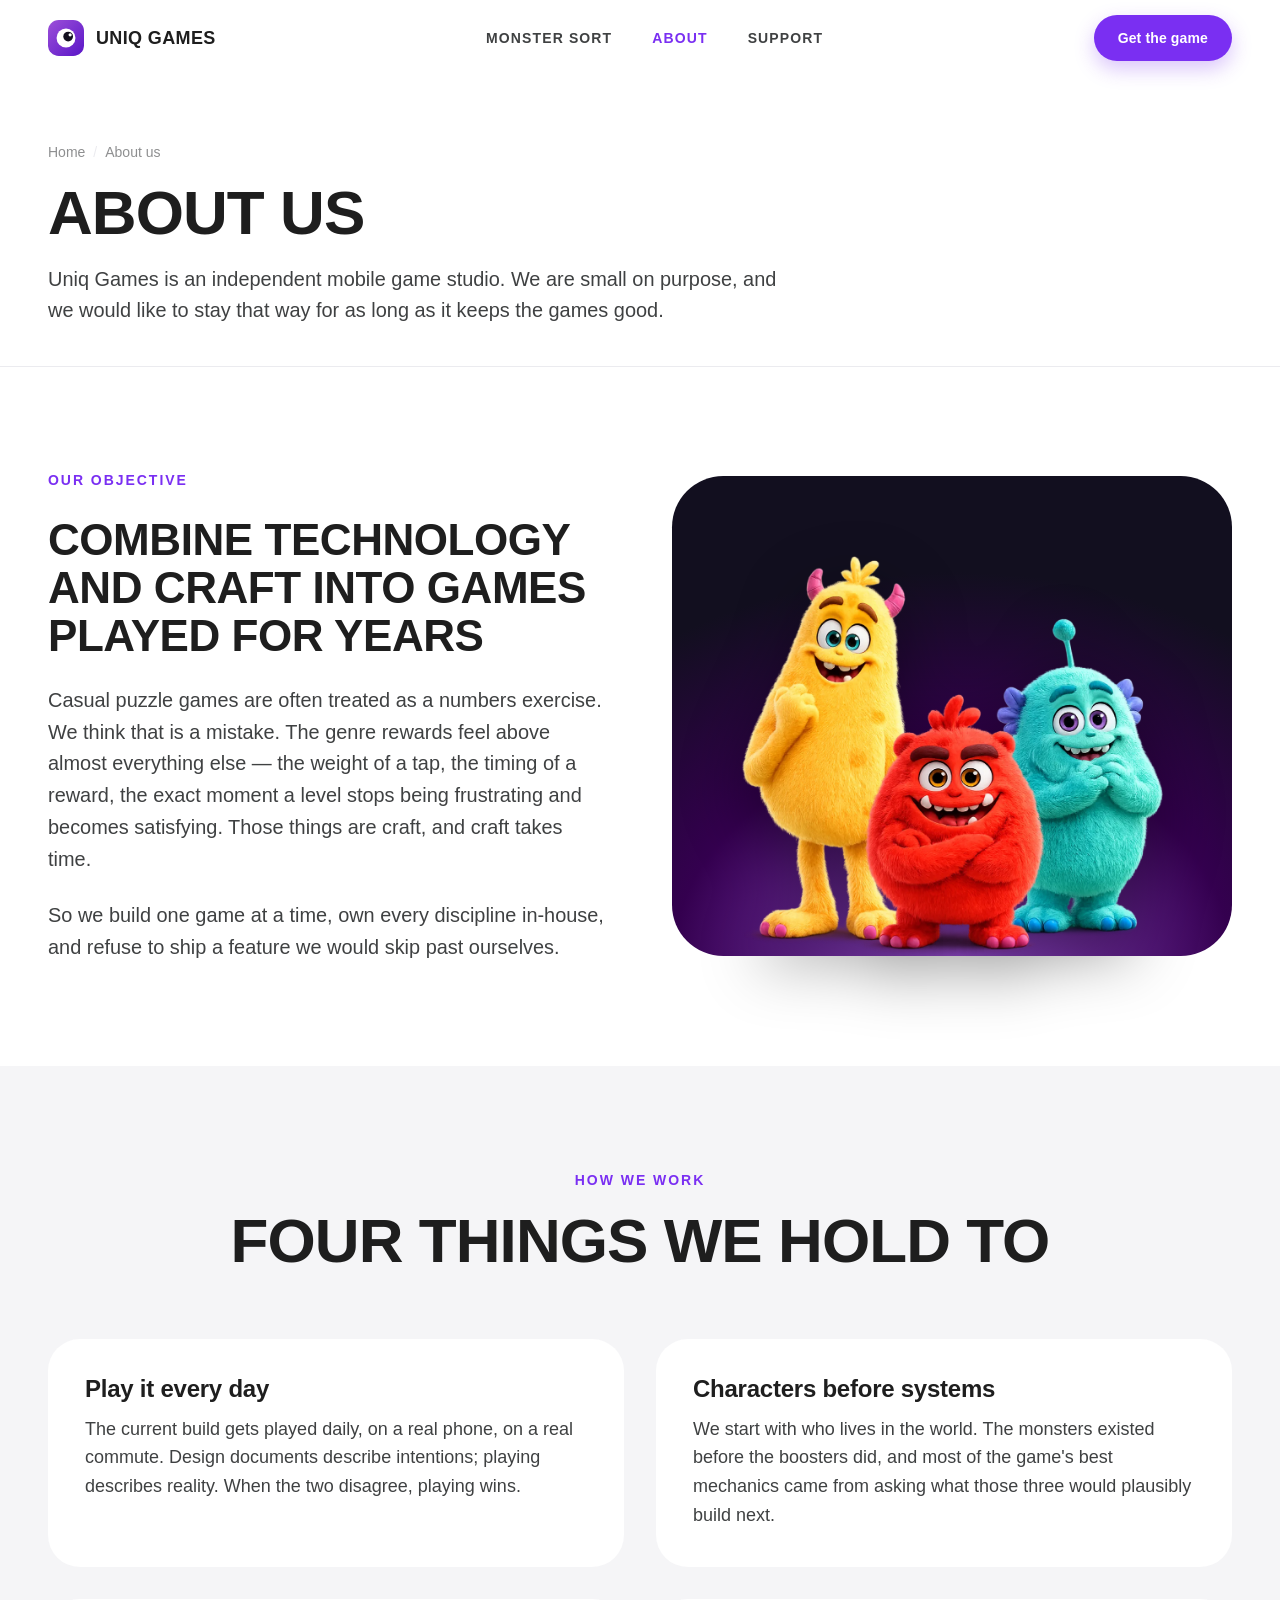
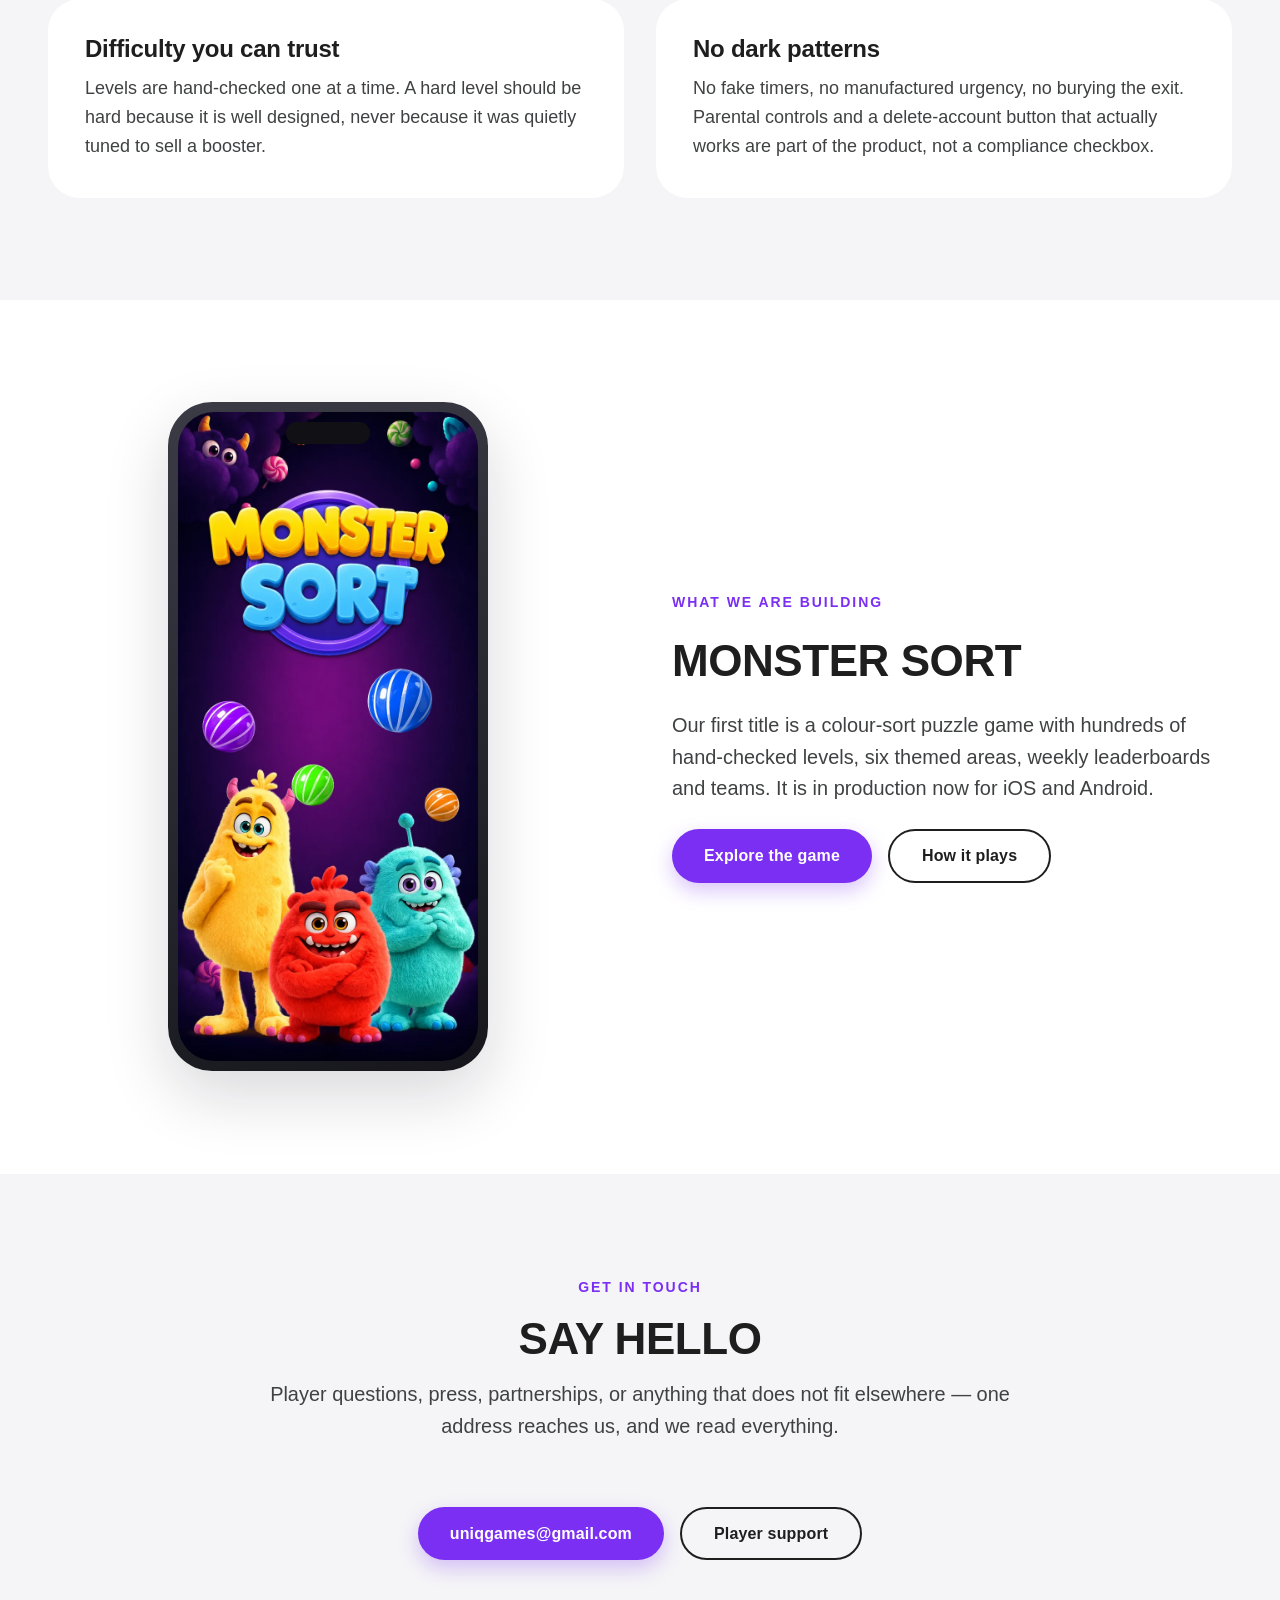
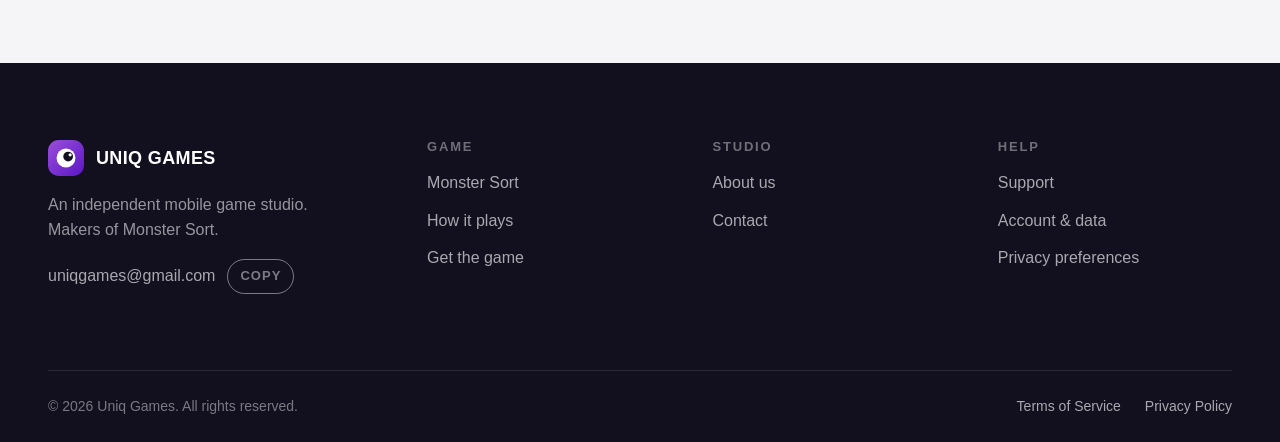
==== about/index.html @ 3f66f446 "Add the Uniq Games website The game's Settings screen links out to support, terms, privacy and priva" ====
<!doctype html>
<html lang="en">
<head>
<meta charset="utf-8">
<meta name="viewport" content="width=device-width, initial-scale=1">
<title>About us — Uniq Games</title>
<meta name="description" content="Uniq Games is a small independent mobile game studio. How we work, what we believe about casual games, and what we are building.">
<link rel="canonical" href="https://uniqgames.net/about/">
<meta name="theme-color" content="#ffffff">
<meta property="og:type" content="website">
<meta property="og:site_name" content="Uniq Games">
<meta property="og:title" content="About us — Uniq Games">
<meta property="og:description" content="A small independent mobile game studio, and how we work.">
<meta property="og:url" content="https://uniqgames.net/about/">
<meta property="og:image" content="https://uniqgames.net/assets/img/og-default.jpg">
<meta name="twitter:card" content="summary_large_image">
<link rel="icon" href="/assets/img/favicon.ico" sizes="32x32">
<link rel="icon" href="/assets/img/favicon-32.png" type="image/png">
<link rel="apple-touch-icon" href="/assets/img/apple-touch-icon.png">
<link rel="manifest" href="/site.webmanifest">
<link rel="preconnect" href="https://api.fontshare.com" crossorigin>
<link rel="stylesheet" href="https://api.fontshare.com/v2/css?f%5B%5D=satoshi@400,500,700,900&display=swap">
<link rel="stylesheet" href="/assets/css/main.css">
<script src="/assets/js/main.js" defer></script>
</head>
<body>
<a class="skip-link" href="#main">Skip to content</a>

<!-- shell:header -->
<header class="site-header">
  <div class="container site-header__inner">
    <a class="brand" href="/" aria-label="Uniq Games — home">
      <svg class="brand__mark" viewBox="0 0 40 40" aria-hidden="true" focusable="false">
        <rect width="40" height="40" rx="12" fill="url(#markHeader)"/>
        <circle cx="20" cy="20" r="10.5" fill="#fff"/>
        <circle cx="22.4" cy="18.4" r="5.4" fill="#120f1f"/>
        <circle cx="24.6" cy="16.4" r="1.8" fill="#fff"/>
        <defs>
          <linearGradient id="markHeader" x1="0" y1="0" x2="40" y2="40" gradientUnits="userSpaceOnUse">
            <stop stop-color="#9C4FD9"/><stop offset="1" stop-color="#5A16C7"/>
          </linearGradient>
        </defs>
      </svg>
      <span class="brand__name">Uniq Games</span>
    </a>

    <nav class="nav" aria-label="Primary">
      <ul class="nav__list">
        <li class="nav__item">
          <a class="nav__link" href="/monster-sort/">Monster Sort</a>
        </li>
        <li class="nav__item">
          <a class="nav__link" href="/about/" aria-current="page">About</a>
        </li>
        <li class="nav__item">
          <a class="nav__link" href="/support/">Support</a>
        </li>
      </ul>
    </nav>

    <div class="header__actions">
      <a class="btn btn--primary" href="/monster-sort/#get-the-game">Get the game</a>
    </div>

    <button class="nav-toggle" type="button" aria-expanded="false" aria-controls="mobile-nav" aria-label="Open menu">
      <span></span><span></span><span></span>
    </button>
  </div>
</header>

<!-- Kept outside <header>: its backdrop-filter would otherwise become the
     containing block for this fixed-position panel. -->
<div class="mobile-nav" id="mobile-nav">
    <nav aria-label="Mobile">
      <div class="mobile-nav__group">
        <span class="mobile-nav__title">Game</span>
        <a href="/monster-sort/">Monster Sort</a>
        <a href="/monster-sort/#how-it-works">How it plays</a>
      </div>
      <div class="mobile-nav__group">
        <span class="mobile-nav__title">Studio</span>
        <a href="/about/" aria-current="page">About Uniq Games</a>
      </div>
      <div class="mobile-nav__group">
        <span class="mobile-nav__title">Help</span>
        <a href="/support/">Support</a>
        <a href="/privacy/">Privacy Policy</a>
        <a href="/terms/">Terms of Service</a>
        <a href="/privacy-preferences/">Privacy preferences</a>
      </div>
      <a class="btn btn--primary" href="/monster-sort/#get-the-game">Get the game</a>
    </nav>
  </div>
<!-- /shell:header -->

<main id="main">

  <section class="page-head">
    <div class="container">
      <ol class="breadcrumb">
        <li><a href="/">Home</a></li>
        <li>About us</li>
      </ol>
      <h1 class="title-xl">About us</h1>
      <p class="lede">Uniq Games is an independent mobile game studio. We are small on purpose, and we would like to stay that way for as long as it keeps the games good.</p>
    </div>
  </section>

  <section class="section">
    <div class="container">
      <div class="split">
        <div class="split__copy" data-reveal>
          <span class="eyebrow">Our objective</span>
          <h2 class="title-lg">Combine technology and craft into games played for years</h2>
          <p class="lede">Casual puzzle games are often treated as a numbers exercise. We think that is a mistake. The genre rewards feel above almost everything else — the weight of a tap, the timing of a reward, the exact moment a level stops being frustrating and becomes satisfying. Those things are craft, and craft takes time.</p>
          <p class="lede">So we build one game at a time, own every discipline in-house, and refuse to ship a feature we would skip past ourselves.</p>
        </div>
        <div class="art-panel" data-reveal>
          <img src="/assets/img/monsters-trio.webp" width="1000" height="949" alt="The three Monster Sort characters" loading="lazy" decoding="async">
        </div>
      </div>
    </div>
  </section>

  <section class="section section--wash" id="how-we-work">
    <div class="container">
      <div class="section-head center" data-reveal>
        <span class="eyebrow">How we work</span>
        <h2 class="title-xl">Four things we hold to</h2>
      </div>

      <div class="cards cards--2">
        <article class="card" data-reveal>
          <h3 class="title-sm">Play it every day</h3>
          <p>The current build gets played daily, on a real phone, on a real commute. Design documents describe intentions; playing describes reality. When the two disagree, playing wins.</p>
        </article>
        <article class="card" data-reveal>
          <h3 class="title-sm">Characters before systems</h3>
          <p>We start with who lives in the world. The monsters existed before the boosters did, and most of the game's best mechanics came from asking what those three would plausibly build next.</p>
        </article>
        <article class="card" data-reveal>
          <h3 class="title-sm">Difficulty you can trust</h3>
          <p>Levels are hand-checked one at a time. A hard level should be hard because it is well designed, never because it was quietly tuned to sell a booster.</p>
        </article>
        <article class="card" data-reveal>
          <h3 class="title-sm">No dark patterns</h3>
          <p>No fake timers, no manufactured urgency, no burying the exit. Parental controls and a delete-account button that actually works are part of the product, not a compliance checkbox.</p>
        </article>
      </div>
    </div>
  </section>

  <section class="section">
    <div class="container">
      <div class="split split--reverse">
        <div class="split__copy" data-reveal>
          <span class="eyebrow">What we are building</span>
          <h2 class="title-lg">Monster Sort</h2>
          <p class="lede">Our first title is a colour-sort puzzle game with hundreds of hand-checked levels, six themed areas, weekly leaderboards and teams. It is in production now for iOS and Android.</p>
          <div class="btn-row">
            <a class="btn btn--primary" href="/monster-sort/">Explore the game</a>
            <a class="btn btn--ghost" href="/monster-sort/#how-it-works">How it plays</a>
          </div>
        </div>
        <div class="phone" data-reveal>
          <img src="/assets/img/screen-splash.webp" width="720" height="1558" alt="The Monster Sort home screen" loading="lazy" decoding="async">
        </div>
      </div>
    </div>
  </section>

  <section class="section section--wash">
    <div class="container container--narrow center">
      <div class="section-head center" data-reveal>
        <span class="eyebrow">Get in touch</span>
        <h2 class="title-lg">Say hello</h2>
        <p class="lede">Player questions, press, partnerships, or anything that does not fit elsewhere — one address reaches us, and we read everything.</p>
      </div>
      <div class="btn-row center" data-reveal>
        <a class="btn btn--primary" href="mailto:uniqgames@gmail.com">uniqgames@gmail.com</a>
        <a class="btn btn--ghost" href="/support/">Player support</a>
      </div>
    </div>
  </section>

</main>

<!-- shell:footer -->
<footer class="site-footer">
  <div class="container">
    <div class="footer__top">
      <div class="footer__brand">
        <a class="brand" href="/" aria-label="Uniq Games — home">
          <svg class="brand__mark" viewBox="0 0 40 40" aria-hidden="true" focusable="false">
            <rect width="40" height="40" rx="12" fill="url(#markFooter)"/>
            <circle cx="20" cy="20" r="10.5" fill="#fff"/>
            <circle cx="22.4" cy="18.4" r="5.4" fill="#120f1f"/>
            <circle cx="24.6" cy="16.4" r="1.8" fill="#fff"/>
            <defs>
              <linearGradient id="markFooter" x1="0" y1="0" x2="40" y2="40" gradientUnits="userSpaceOnUse">
                <stop stop-color="#9C4FD9"/><stop offset="1" stop-color="#5A16C7"/>
              </linearGradient>
            </defs>
          </svg>
          <span class="brand__name">Uniq Games</span>
        </a>
        <p class="footer__blurb">An independent mobile game studio. Makers of Monster Sort.</p>
        <div class="copy-field">
          <a href="mailto:uniqgames@gmail.com">uniqgames@gmail.com</a>
          <button class="copy-btn" type="button" data-copy="uniqgames@gmail.com">Copy</button>
        </div>
      </div>

      <div class="footer__col">
        <h2>Game</h2>
        <ul>
          <li><a href="/monster-sort/">Monster Sort</a></li>
          <li><a href="/monster-sort/#how-it-works">How it plays</a></li>
          <li><a href="/monster-sort/#get-the-game">Get the game</a></li>
        </ul>
      </div>

      <div class="footer__col">
        <h2>Studio</h2>
        <ul>
          <li><a href="/about/" aria-current="page">About us</a></li>
          <li><a href="mailto:uniqgames@gmail.com">Contact</a></li>
        </ul>
      </div>

      <div class="footer__col">
        <h2>Help</h2>
        <ul>
          <li><a href="/support/">Support</a></li>
          <li><a href="/support/#account">Account &amp; data</a></li>
          <li><a href="/privacy-preferences/">Privacy preferences</a></li>
        </ul>
      </div>
    </div>

    <div class="footer__bottom">
      <p>&copy; <span data-year>2026</span> Uniq Games. All rights reserved.</p>
      <ul class="footer__legal">
        <li><a href="/terms/">Terms of Service</a></li>
        <li><a href="/privacy/">Privacy Policy</a></li>
      </ul>
    </div>
  </div>
</footer>
<!-- /shell:footer -->

</body>
</html>
---- assets/css/main.css ----
/* =========================================================================
   Uniq Games — design system
   Tokens follow an 8px spatial rhythm and a two-endpoint type scale that is
   interpolated with clamp() rather than breakpoints.
   ========================================================================= */

:root {
  --font-sans: "Satoshi", -apple-system, BlinkMacSystemFont, "Segoe UI", Roboto,
    Helvetica, Arial, sans-serif;

  /* Neutrals */
  --white: #ffffff;
  --gray-050: #fafafa;
  --gray-100: #f5f5f7;
  --gray-150: #ebebef;
  --gray-200: #8e8f90;
  --gray-300: #3f4142;
  --gray-400: #323232;
  --gray-500: #1e1e1e;

  /* Brand — violet reads as the studio signature, gold as the reward accent.
     Both are lifted from the game's own UiTheme so site and app agree. */
  --primary: #7a2ff2;
  --primary-ink: #5a16c7;
  --primary-wash: #f2ecff;
  --gold: #ffd645;
  --ink: #120f1f;
  --deep: #34004f;

  /* Type scale */
  --title-xl: clamp(2.25rem, 1.35rem + 3.6vw, 3.875rem); /* 36 → 62 */
  --title-lg: clamp(1.875rem, 1.4rem + 1.9vw, 2.75rem); /* 30 → 44 */
  --title-md: clamp(1.625rem, 1.5rem + 0.5vw, 1.75rem); /* 26 → 28 */
  --title-sm: clamp(1.375rem, 1.3rem + 0.3vw, 1.5rem); /* 22 → 24 */
  --title-xs: clamp(1.125rem, 1.07rem + 0.22vw, 1.25rem); /* 18 → 20 */
  --body: clamp(1.125rem, 1.07rem + 0.22vw, 1.25rem); /* 18 → 20 */
  --body-sm: 1.125rem; /* 18 */
  --action: 1rem; /* 16 */
  --action-sm: 0.875rem; /* 14 */
  --micro: 0.8125rem; /* 13 */

  /* Space */
  --s-4: 4px;
  --s-8: 8px;
  --s-12: 12px;
  --s-16: 16px;
  --s-24: 24px;
  --s-32: 32px;
  --s-40: 40px;
  --s-48: 48px;
  --s-64: 64px;
  --s-80: 80px;
  --s-96: 96px;
  --s-120: 120px;
  --section-y: clamp(64px, 8vw, 144px);

  /* Radius */
  --r-pill: 999px;
  --r-xl: clamp(28px, 4vw, 80px);
  --r-lg: 32px;
  --r-md: 16px;
  --r-sm: 10px;

  --shadow-sm: 0 1px 2px rgb(18 15 31 / 6%), 0 4px 12px rgb(18 15 31 / 6%);
  --shadow-md: 0 8px 24px rgb(18 15 31 / 10%), 0 2px 6px rgb(18 15 31 / 6%);
  --shadow-lg: 0 24px 64px rgb(18 15 31 / 16%);

  --header-h: 76px;
  --measure: 68ch;
  --ease: cubic-bezier(0.22, 0.61, 0.36, 1);
}

/* ========================================================================= *
   Reset
   ========================================================================= */

*,
*::before,
*::after {
  box-sizing: border-box;
}

html {
  -webkit-text-size-adjust: 100%;
  scroll-behavior: smooth;
  scroll-padding-top: calc(var(--header-h) + var(--s-24));
}

body {
  margin: 0;
  font-family: var(--font-sans);
  font-size: var(--body);
  line-height: 1.6;
  color: var(--gray-400);
  background: var(--white);
  -webkit-font-smoothing: antialiased;
  text-rendering: optimizeLegibility;
  overflow-wrap: break-word;
}

body.is-locked {
  overflow: hidden;
}

h1,
h2,
h3,
h4 {
  margin: 0;
  color: var(--gray-500);
  font-weight: 900;
  line-height: 1.1;
  letter-spacing: -0.01em;
}

p {
  margin: 0;
}

img,
svg,
video {
  display: block;
  max-width: 100%;
}

img {
  height: auto;
}

a {
  color: inherit;
  text-decoration: none;
}

ul,
ol {
  margin: 0;
  padding: 0;
}

button {
  font: inherit;
  color: inherit;
  background: none;
  border: 0;
  cursor: pointer;
}

:focus-visible {
  outline: 3px solid var(--primary);
  outline-offset: 3px;
  border-radius: var(--s-4);
}

::selection {
  background: var(--primary);
  color: var(--white);
}

/* ========================================================================= *
   Layout primitives
   ========================================================================= */

.container {
  width: 100%;
  max-width: 1320px;
  margin-inline: auto;
  padding-inline: clamp(20px, 4vw, 48px);
}

.container--narrow {
  max-width: 860px;
}

.section {
  padding-block: var(--section-y);
}

.section--tight {
  padding-block: clamp(48px, 5vw, 80px);
}

.section--wash {
  background: var(--gray-100);
}

.section--ink {
  background: var(--ink);
  color: rgb(255 255 255 / 72%);
}

.section--ink h1,
.section--ink h2,
.section--ink h3,
.section--ink h4 {
  color: var(--white);
}

.stack > * + * {
  margin-top: var(--s-24);
}

.skip-link {
  position: absolute;
  left: var(--s-16);
  top: var(--s-16);
  z-index: 200;
  padding: var(--s-12) var(--s-24);
  border-radius: var(--r-pill);
  background: var(--gray-500);
  color: var(--white);
  font-size: var(--action-sm);
  font-weight: 700;
  transform: translateY(-200%);
  transition: transform 0.2s var(--ease);
}

.skip-link:focus-visible {
  transform: translateY(0);
}

/* ========================================================================= *
   Typography helpers
   ========================================================================= */

.eyebrow {
  display: inline-block;
  font-size: var(--action-sm);
  font-weight: 700;
  letter-spacing: 0.14em;
  text-transform: uppercase;
  color: var(--primary);
}

.section--ink .eyebrow {
  color: var(--gold);
}

.title-xl {
  font-size: var(--title-xl);
  text-transform: uppercase;
  letter-spacing: -0.015em;
}

.title-lg {
  font-size: var(--title-lg);
  text-transform: uppercase;
}

.title-md {
  font-size: var(--title-md);
}

.title-sm {
  font-size: var(--title-sm);
}

.title-xs {
  font-size: var(--title-xs);
}

.lede {
  font-size: var(--body);
  color: var(--gray-300);
  max-width: var(--measure);
}

.section--ink .lede {
  color: rgb(255 255 255 / 72%);
}

.muted {
  color: var(--gray-200);
  font-size: var(--body-sm);
}

.center {
  text-align: center;
}

.center .lede,
.center .measure {
  margin-inline: auto;
}

.measure {
  max-width: var(--measure);
}

/* ========================================================================= *
   Buttons
   ========================================================================= */

.btn {
  display: inline-flex;
  align-items: center;
  justify-content: center;
  gap: var(--s-8);
  min-height: 52px;
  padding: var(--s-12) var(--s-32);
  border-radius: var(--r-pill);
  font-size: var(--action);
  font-weight: 700;
  letter-spacing: 0.01em;
  white-space: nowrap;
  transition: transform 0.2s var(--ease), background-color 0.2s var(--ease),
    color 0.2s var(--ease), box-shadow 0.2s var(--ease);
}

.btn:hover {
  transform: translateY(-2px);
}

.btn:active {
  transform: translateY(0);
}

.btn--primary {
  background: var(--primary);
  color: var(--white);
  box-shadow: 0 8px 20px rgb(122 47 242 / 28%);
}

.btn--primary:hover {
  background: var(--primary-ink);
}

.btn--dark {
  background: var(--gray-500);
  color: var(--white);
}

.btn--dark:hover {
  background: var(--ink);
}

.btn--light {
  background: var(--white);
  color: var(--gray-500);
  box-shadow: var(--shadow-sm);
}

.btn--ghost {
  border: 2px solid currentColor;
  color: var(--gray-500);
}

.btn--ghost:hover {
  background: var(--gray-500);
  border-color: var(--gray-500);
  color: var(--white);
}

.section--ink .btn--ghost {
  color: var(--white);
}

.section--ink .btn--ghost:hover {
  background: var(--white);
  color: var(--ink);
}

.btn-row {
  display: flex;
  flex-wrap: wrap;
  gap: var(--s-16);
}

.center .btn-row {
  justify-content: center;
}

/* Store badges are drawn in CSS so there is no dependency on marketing art
   that does not exist yet. */
.store-row {
  display: flex;
  flex-wrap: wrap;
  gap: var(--s-16);
}

.store-badge {
  display: inline-flex;
  align-items: center;
  gap: var(--s-12);
  padding: 10px var(--s-24) 10px var(--s-16);
  border-radius: var(--r-md);
  background: var(--gray-500);
  color: var(--white);
  transition: transform 0.2s var(--ease), opacity 0.2s var(--ease);
}

.store-badge:hover {
  transform: translateY(-2px);
}

.store-badge svg {
  width: 26px;
  height: 26px;
  flex: none;
  fill: currentColor;
}

.store-badge span {
  display: block;
  font-size: 10px;
  letter-spacing: 0.1em;
  text-transform: uppercase;
  opacity: 0.72;
  line-height: 1.3;
}

.store-badge strong {
  display: block;
  font-size: var(--action);
  font-weight: 700;
  line-height: 1.2;
}

.store-badge[aria-disabled="true"] {
  opacity: 0.45;
  pointer-events: none;
}

.section--ink .store-badge {
  background: rgb(255 255 255 / 12%);
  border: 1px solid rgb(255 255 255 / 16%);
}

/* ========================================================================= *
   Header
   ========================================================================= */

.site-header {
  position: sticky;
  top: 0;
  z-index: 100;
  background: rgb(255 255 255 / 88%);
  backdrop-filter: saturate(180%) blur(16px);
  -webkit-backdrop-filter: saturate(180%) blur(16px);
  border-bottom: 1px solid transparent;
  transition: border-color 0.2s var(--ease), box-shadow 0.2s var(--ease);
}

.site-header.is-stuck {
  border-bottom-color: var(--gray-150);
  box-shadow: var(--shadow-sm);
}

.site-header__inner {
  display: flex;
  align-items: center;
  justify-content: space-between;
  gap: var(--s-24);
  min-height: var(--header-h);
}

.brand {
  display: inline-flex;
  align-items: center;
  gap: var(--s-12);
  flex: none;
}

.brand__mark {
  width: 36px;
  height: 36px;
  flex: none;
}

.brand__name {
  font-size: 1.125rem;
  font-weight: 900;
  letter-spacing: 0.02em;
  text-transform: uppercase;
  color: var(--gray-500);
  line-height: 1;
}

/* --- Desktop navigation ------------------------------------------------- */

.nav {
  display: none;
}

.nav__list {
  display: flex;
  align-items: center;
  gap: var(--s-8);
  list-style: none;
}

.nav__item {
  position: relative;
  list-style: none;
}

.nav__link {
  display: inline-flex;
  align-items: center;
  gap: 6px;
  padding: var(--s-12) var(--s-16);
  border-radius: var(--r-pill);
  font-size: var(--action-sm);
  font-weight: 700;
  letter-spacing: 0.08em;
  text-transform: uppercase;
  color: var(--gray-300);
  transition: color 0.2s var(--ease), background-color 0.2s var(--ease);
}

.nav__link:hover,
.nav__item:focus-within > .nav__link {
  color: var(--gray-500);
  background: var(--gray-100);
}

.nav__link[aria-current="page"] {
  color: var(--primary);
}

.header__actions {
  display: none;
  align-items: center;
  gap: var(--s-12);
}

/* --- Mobile navigation -------------------------------------------------- */

.nav-toggle {
  display: inline-flex;
  flex-direction: column;
  justify-content: center;
  gap: 5px;
  width: 44px;
  height: 44px;
  padding: 0 9px;
  border-radius: var(--r-pill);
  flex: none;
}

.nav-toggle span {
  display: block;
  height: 2px;
  border-radius: 2px;
  background: var(--gray-500);
  transition: transform 0.24s var(--ease), opacity 0.18s var(--ease);
}

.nav-toggle[aria-expanded="true"] span:nth-child(1) {
  transform: translateY(7px) rotate(45deg);
}

.nav-toggle[aria-expanded="true"] span:nth-child(2) {
  opacity: 0;
}

.nav-toggle[aria-expanded="true"] span:nth-child(3) {
  transform: translateY(-7px) rotate(-45deg);
}

.mobile-nav {
  position: fixed;
  inset: var(--header-h) 0 0;
  z-index: 90;
  padding: var(--s-24) clamp(20px, 5vw, 40px) var(--s-64);
  background: var(--white);
  overflow-y: auto;
  opacity: 0;
  visibility: hidden;
  transform: translateY(-8px);
  transition: opacity 0.24s var(--ease), transform 0.24s var(--ease),
    visibility 0.24s;
}

.mobile-nav.is-open {
  opacity: 1;
  visibility: visible;
  transform: translateY(0);
}

.mobile-nav__group + .mobile-nav__group {
  margin-top: var(--s-8);
  border-top: 1px solid var(--gray-150);
  padding-top: var(--s-8);
}

.mobile-nav__title {
  display: block;
  padding: var(--s-16) 0 var(--s-8);
  font-size: var(--action-sm);
  font-weight: 700;
  letter-spacing: 0.12em;
  text-transform: uppercase;
  color: var(--gray-200);
}

.mobile-nav__group a {
  display: block;
  padding: var(--s-12) 0;
  font-size: var(--title-xs);
  font-weight: 700;
  color: var(--gray-500);
}

.mobile-nav__group a[aria-current="page"] {
  color: var(--primary);
}

.mobile-nav .btn {
  width: 100%;
  margin-top: var(--s-32);
}

@media (min-width: 62rem) {
  .nav {
    display: block;
  }

  .header__actions {
    display: flex;
  }

  .nav-toggle,
  .mobile-nav {
    display: none;
  }
}

.header__actions .btn {
  min-height: 44px;
  padding-inline: var(--s-24);
  font-size: var(--action-sm);
}

/* ========================================================================= *
   Hero
   ========================================================================= */

.hero {
  padding-top: clamp(32px, 4vw, 64px);
  padding-bottom: clamp(48px, 6vw, 96px);
}

.hero__stage {
  position: relative;
  overflow: hidden;
  border-radius: var(--r-xl);
  background: radial-gradient(
      120% 100% at 50% 12%,
      #6b1a9c 0%,
      var(--deep) 44%,
      var(--ink) 100%
    );
  color: var(--white);
  isolation: isolate;
}

.hero__stage::after {
  /* Subtle vignette keeps the copy legible over the art. */
  content: "";
  position: absolute;
  inset: 0;
  background: radial-gradient(
    90% 70% at 22% 50%,
    rgb(18 15 31 / 55%) 0%,
    transparent 70%
  );
  z-index: -1;
}

.hero__grid {
  display: grid;
  gap: var(--s-32);
  align-items: center;
  padding: clamp(40px, 6vw, 88px) clamp(24px, 5vw, 80px);
}

.hero__copy {
  display: flex;
  flex-direction: column;
  align-items: flex-start;
  gap: var(--s-24);
  max-width: 560px;
}

.hero__logo {
  width: min(100%, 420px);
}

.hero__title {
  font-size: var(--title-xl);
  color: var(--white);
  text-transform: uppercase;
}

.hero__text {
  font-size: var(--body);
  color: rgb(255 255 255 / 80%);
}

.hero__art {
  justify-self: center;
  width: min(100%, 520px);
  filter: drop-shadow(0 32px 48px rgb(0 0 0 / 45%));
}

.hero__stage .btn--ghost {
  color: var(--white);
}

.hero__stage .btn--ghost:hover {
  background: var(--white);
  border-color: var(--white);
  color: var(--ink);
}

@media (min-width: 56rem) {
  .hero__grid {
    grid-template-columns: 1.05fr 0.95fr;
    gap: var(--s-48);
  }

  .hero__art {
    justify-self: end;
  }
}

/* ========================================================================= *
   Split rows — the alternating image/text rhythm
   ========================================================================= */

.split {
  display: grid;
  gap: clamp(32px, 5vw, 72px);
  align-items: center;
}

.split__copy {
  display: flex;
  flex-direction: column;
  align-items: flex-start;
  gap: var(--s-24);
}

.split__media {
  border-radius: var(--r-xl);
  overflow: hidden;
  background: var(--gray-100);
}

/* For cut-out art that should float rather than sit in a filled panel. */
.split__media--bare {
  background: transparent;
  border-radius: 0;
}

.split__media--bare img {
  margin-inline: auto;
  width: auto;
  max-height: clamp(320px, 40vw, 520px);
}

.split__media img {
  width: 100%;
}

.split + .split {
  margin-top: var(--section-y);
}

/* The game's own logo used in place of a text heading. */
.wordmark {
  width: min(300px, 68%);
  height: auto;
}

/* Holds a cut-out character over the brand gradient, standing in for the
   photography a studio site would normally use. */
.art-panel {
  display: grid;
  place-items: end center;
  min-height: clamp(320px, 40vw, 480px);
  padding: clamp(24px, 4vw, 48px) clamp(24px, 4vw, 48px) 0;
  border-radius: var(--r-xl);
  background: radial-gradient(
    90% 80% at 50% 100%,
    #9c4fd9 0%,
    var(--deep) 55%,
    var(--ink) 100%
  );
}

.art-panel img {
  max-height: clamp(260px, 32vw, 400px);
  width: auto;
  filter: drop-shadow(0 22px 32px rgb(0 0 0 / 40%));
}

.visually-hidden {
  position: absolute;
  width: 1px;
  height: 1px;
  margin: -1px;
  padding: 0;
  overflow: hidden;
  clip: rect(0 0 0 0);
  clip-path: inset(50%);
  white-space: nowrap;
  border: 0;
}

@media (min-width: 56rem) {
  .split {
    grid-template-columns: 1fr 1fr;
  }

  .split--reverse .split__copy {
    order: 2;
  }
}

/* ========================================================================= *
   Section heading block
   ========================================================================= */

.section-head {
  display: flex;
  flex-direction: column;
  gap: var(--s-16);
  margin-bottom: clamp(40px, 5vw, 72px);
}

.section-head.center {
  align-items: center;
}

.section-cta {
  margin-top: clamp(32px, 4vw, 48px);
}

.subhead {
  display: flex;
  flex-direction: column;
  gap: var(--s-12);
  margin-bottom: clamp(24px, 3vw, 40px);
}

.subhead.center {
  align-items: center;
}

.subsection + .subsection {
  margin-top: clamp(56px, 7vw, 96px);
}

/* ========================================================================= *
   Feature / character grids
   ========================================================================= */

.cards {
  display: grid;
  gap: clamp(20px, 2.5vw, 32px);
}

.cards--2 {
  grid-template-columns: 1fr;
}

.cards--3 {
  grid-template-columns: 1fr;
}

.cards--4 {
  grid-template-columns: 1fr;
}

/* Two-up only once a column is wide enough to set a readable line. */
@media (min-width: 30rem) {
  .cards--4 {
    grid-template-columns: repeat(2, 1fr);
  }
}

@media (min-width: 48rem) {
  .cards--2 {
    grid-template-columns: repeat(2, 1fr);
  }

  .cards--3 {
    grid-template-columns: repeat(3, 1fr);
  }

  .cards--4 {
    grid-template-columns: repeat(4, 1fr);
  }
}

.card {
  display: flex;
  flex-direction: column;
  gap: var(--s-12);
  padding: clamp(24px, 3vw, 36px);
  border-radius: var(--r-lg);
  background: var(--white);
  border: 1px solid var(--gray-150);
}

.section--wash .card {
  border-color: transparent;
}

.section--ink .card {
  background: rgb(255 255 255 / 6%);
  border-color: rgb(255 255 255 / 10%);
}

.card__icon {
  width: 72px;
  height: 72px;
  object-fit: contain;
  object-position: left center;
}

/* Fixed box so cards with differently proportioned art keep their headings
   on the same baseline across a row. */
.card__figure {
  height: clamp(160px, 20vw, 240px);
  width: 100%;
  object-fit: contain;
}

.card.center {
  align-items: center;
  text-align: center;
}

.card.center img {
  margin-inline: auto;
}

.card.center .card__icon {
  object-position: center;
}

.card p {
  font-size: var(--body-sm);
  color: var(--gray-300);
}

.section--ink .card p {
  color: rgb(255 255 255 / 70%);
}

.section--ink .split__copy p a,
.cta-band a:not(.btn):not(.store-badge) {
  color: var(--gold);
  text-decoration: underline;
  text-underline-offset: 3px;
}

.cta-band .muted {
  color: rgb(255 255 255 / 55%);
}

/* Character cards keep the monster on a coloured pedestal. */
.character {
  display: flex;
  flex-direction: column;
  border-radius: var(--r-xl);
  overflow: hidden;
  background: var(--gray-100);
}

.character__stage {
  display: grid;
  place-items: end center;
  min-height: 340px;
  padding: var(--s-32) var(--s-24) 0;
  background: radial-gradient(
    80% 70% at 50% 100%,
    var(--stage, #9c4fd9) 0%,
    color-mix(in srgb, var(--stage, #9c4fd9) 58%, var(--ink)) 100%
  );
}

.character__stage img {
  max-height: 300px;
  width: auto;
  filter: drop-shadow(0 18px 26px rgb(0 0 0 / 35%));
}

.character__body {
  display: flex;
  flex-direction: column;
  gap: var(--s-8);
  padding: clamp(24px, 3vw, 32px);
}

.character__role {
  font-size: var(--micro);
  font-weight: 700;
  letter-spacing: 0.12em;
  text-transform: uppercase;
  color: var(--primary);
}

.character__body p {
  font-size: var(--body-sm);
  color: var(--gray-300);
}

/* Swatch strip for the match items. */
.swatches {
  display: flex;
  flex-wrap: wrap;
  gap: clamp(12px, 2vw, 24px);
  justify-content: center;
}

.swatches img {
  width: clamp(56px, 8vw, 88px);
  filter: drop-shadow(0 10px 16px rgb(18 15 31 / 20%));
}

/* ========================================================================= *
   Phone frame
   ========================================================================= */

.phone {
  position: relative;
  width: min(100%, 320px);
  margin-inline: auto;
  padding: 10px;
  border-radius: 44px;
  background: linear-gradient(160deg, #3b3b46, #16161c);
  box-shadow: var(--shadow-lg);
}

.phone::before {
  content: "";
  position: absolute;
  top: 20px;
  left: 50%;
  transform: translateX(-50%);
  width: 84px;
  height: 22px;
  border-radius: var(--r-pill);
  background: #101015;
  z-index: 2;
}

.phone img {
  width: 100%;
  border-radius: 36px;
}

.phone-row {
  display: flex;
  flex-wrap: wrap;
  gap: clamp(20px, 3vw, 40px);
  justify-content: center;
}

.phone-row .phone {
  flex: 1 1 240px;
  max-width: 300px;
}

/* ========================================================================= *
   Article / legal pages
   ========================================================================= */

.page-head {
  padding-top: clamp(40px, 5vw, 72px);
  padding-bottom: clamp(28px, 3vw, 48px);
  border-bottom: 1px solid var(--gray-150);
}

.breadcrumb {
  display: flex;
  flex-wrap: wrap;
  gap: var(--s-8);
  margin-bottom: var(--s-16);
  font-size: var(--action-sm);
  color: var(--gray-200);
  list-style: none;
}

.breadcrumb li + li::before {
  content: "/";
  margin-right: var(--s-8);
  color: var(--gray-150);
}

.breadcrumb a:hover {
  color: var(--primary);
}

.page-head .lede {
  margin-top: var(--s-16);
}

.prose {
  padding-block: clamp(40px, 5vw, 72px);
  font-size: var(--body-sm);
  color: var(--gray-300);
}

.prose > * + * {
  margin-top: var(--s-24);
}

.prose h2 {
  margin-top: var(--s-64);
  font-size: var(--title-sm);
  scroll-margin-top: calc(var(--header-h) + var(--s-24));
}

.prose h3 {
  margin-top: var(--s-40);
  font-size: var(--title-xs);
}

.prose ul,
.prose ol {
  padding-left: var(--s-24);
}

.prose li + li {
  margin-top: var(--s-8);
}

.prose a {
  color: var(--primary-ink);
  text-decoration: underline;
  text-underline-offset: 3px;
}

.prose a:hover {
  text-decoration-thickness: 2px;
}

.prose strong {
  color: var(--gray-500);
}

.prose table {
  width: 100%;
  border-collapse: collapse;
  font-size: var(--action);
}

.prose th,
.prose td {
  padding: var(--s-12) var(--s-16);
  text-align: left;
  border: 1px solid var(--gray-150);
  vertical-align: top;
}

.prose th {
  background: var(--gray-100);
  color: var(--gray-500);
  font-weight: 700;
}

.table-wrap {
  overflow-x: auto;
}

.callout {
  padding: clamp(20px, 3vw, 32px);
  border-radius: var(--r-lg);
  background: var(--primary-wash);
  border: 1px solid color-mix(in srgb, var(--primary) 18%, transparent);
  font-size: var(--body-sm);
}

.callout strong {
  color: var(--primary-ink);
}

.toc {
  padding: clamp(20px, 3vw, 28px);
  border-radius: var(--r-lg);
  background: var(--gray-100);
}

.toc h2 {
  margin: 0 0 var(--s-12);
  font-size: var(--action-sm);
  letter-spacing: 0.12em;
  text-transform: uppercase;
  color: var(--gray-200);
}

.toc ol {
  padding-left: var(--s-24);
  font-size: var(--action);
  columns: 2;
  column-gap: var(--s-32);
}

@media (max-width: 40rem) {
  .toc ol {
    columns: 1;
  }
}

.toc a {
  color: var(--gray-300);
  text-decoration: none;
}

.toc a:hover {
  color: var(--primary);
  text-decoration: underline;
}

/* ========================================================================= *
   FAQ (native details/summary)
   ========================================================================= */

.faq {
  display: flex;
  flex-direction: column;
  gap: var(--s-12);
}

.faq details {
  border: 1px solid var(--gray-150);
  border-radius: var(--r-md);
  background: var(--white);
  overflow: hidden;
}

.faq details[open] {
  border-color: color-mix(in srgb, var(--primary) 35%, transparent);
}

.faq summary {
  display: flex;
  align-items: center;
  justify-content: space-between;
  gap: var(--s-16);
  padding: var(--s-24);
  font-size: var(--title-xs);
  font-weight: 700;
  color: var(--gray-500);
  cursor: pointer;
  list-style: none;
}

.faq summary::-webkit-details-marker {
  display: none;
}

.faq summary::after {
  content: "";
  flex: none;
  width: 12px;
  height: 12px;
  border-right: 2.5px solid var(--primary);
  border-bottom: 2.5px solid var(--primary);
  transform: rotate(45deg) translate(-2px, -2px);
  transition: transform 0.2s var(--ease);
}

.faq details[open] summary::after {
  transform: rotate(-135deg) translate(-3px, -3px);
}

.faq .faq__answer {
  padding: 0 var(--s-24) var(--s-24);
  font-size: var(--body-sm);
  color: var(--gray-300);
}

.faq .faq__answer > * + * {
  margin-top: var(--s-16);
}

.faq .faq__answer a {
  color: var(--primary-ink);
  text-decoration: underline;
  text-underline-offset: 3px;
}

/* ========================================================================= *
   Consent preferences
   ========================================================================= */

.pref {
  display: flex;
  align-items: flex-start;
  justify-content: space-between;
  gap: var(--s-24);
  padding: clamp(20px, 3vw, 28px);
  border: 1px solid var(--gray-150);
  border-radius: var(--r-lg);
}

.pref__text {
  display: flex;
  flex-direction: column;
  gap: var(--s-4);
}

.pref__text p {
  font-size: var(--action);
  color: var(--gray-300);
}

.switch {
  position: relative;
  flex: none;
  width: 56px;
  height: 32px;
}

.switch input {
  position: absolute;
  inset: 0;
  width: 100%;
  height: 100%;
  margin: 0;
  opacity: 0;
  cursor: pointer;
}

.switch__track {
  display: block;
  width: 100%;
  height: 100%;
  border-radius: var(--r-pill);
  background: var(--gray-150);
  transition: background-color 0.2s var(--ease);
  pointer-events: none;
}

.switch__track::after {
  content: "";
  position: absolute;
  top: 4px;
  left: 4px;
  width: 24px;
  height: 24px;
  border-radius: 50%;
  background: var(--white);
  box-shadow: var(--shadow-sm);
  transition: transform 0.2s var(--ease);
}

.switch input:checked + .switch__track {
  background: var(--primary);
}

.switch input:checked + .switch__track::after {
  transform: translateX(24px);
}

.switch input:disabled + .switch__track {
  background: color-mix(in srgb, var(--primary) 40%, var(--gray-150));
  opacity: 0.7;
}

.switch input:focus-visible + .switch__track {
  outline: 3px solid var(--primary);
  outline-offset: 3px;
}

.form-status {
  font-size: var(--action);
  font-weight: 700;
  color: var(--primary-ink);
  min-height: 1.5em;
}

/* ========================================================================= *
   Copy-to-clipboard control
   ========================================================================= */

.copy-field {
  display: flex;
  align-items: center;
  gap: var(--s-12);
  flex-wrap: wrap;
}

/* Email addresses have no natural break opportunity. */
.copy-field a {
  overflow-wrap: anywhere;
}

.copy-btn {
  display: inline-flex;
  align-items: center;
  gap: 6px;
  padding: 6px var(--s-12);
  border: 1px solid currentColor;
  border-radius: var(--r-pill);
  font-size: var(--micro);
  font-weight: 700;
  letter-spacing: 0.08em;
  text-transform: uppercase;
  opacity: 0.7;
  transition: opacity 0.2s var(--ease);
}

.copy-btn:hover {
  opacity: 1;
}

/* ========================================================================= *
   CTA band
   ========================================================================= */

.cta-band {
  position: relative;
  overflow: hidden;
  border-radius: var(--r-xl);
  padding: clamp(40px, 6vw, 80px) clamp(24px, 5vw, 64px);
  background: radial-gradient(
    110% 130% at 15% 20%,
    #7b2fbd 0%,
    var(--deep) 45%,
    var(--ink) 100%
  );
  color: var(--white);
}

.cta-band__grid {
  display: grid;
  gap: var(--s-32);
  align-items: center;
}

.cta-band h2 {
  color: var(--white);
}

.cta-band p {
  color: rgb(255 255 255 / 78%);
  max-width: 46ch;
}

.cta-band__art {
  justify-self: center;
  width: min(100%, 360px);
  filter: drop-shadow(0 24px 36px rgb(0 0 0 / 45%));
}

@media (min-width: 56rem) {
  .cta-band__grid {
    grid-template-columns: 1.2fr 0.8fr;
  }

  .cta-band__art {
    justify-self: end;
  }
}

/* ========================================================================= *
   Footer
   ========================================================================= */

.site-footer {
  background: var(--ink);
  color: rgb(255 255 255 / 64%);
  font-size: var(--action);
}

.site-footer a {
  color: rgb(255 255 255 / 64%);
  transition: color 0.16s var(--ease);
}

.site-footer a:hover {
  color: var(--white);
}

.footer__top {
  display: grid;
  gap: clamp(32px, 4vw, 56px);
  padding-block: clamp(48px, 6vw, 80px);
}

@media (min-width: 48rem) {
  .footer__top {
    grid-template-columns: 1.4fr repeat(3, 1fr);
  }
}

.footer__brand {
  display: flex;
  flex-direction: column;
  gap: var(--s-16);
  align-items: flex-start;
}

.footer__brand .brand__name {
  color: var(--white);
}

.footer__blurb {
  font-size: var(--action);
  color: rgb(255 255 255 / 56%);
  max-width: 34ch;
}

.footer__col h2 {
  margin-bottom: var(--s-16);
  font-size: var(--micro);
  font-weight: 700;
  letter-spacing: 0.14em;
  text-transform: uppercase;
  color: rgb(255 255 255 / 40%);
}

.footer__col ul {
  display: flex;
  flex-direction: column;
  gap: var(--s-12);
  list-style: none;
}

.footer__bottom {
  display: flex;
  flex-wrap: wrap;
  align-items: center;
  justify-content: space-between;
  gap: var(--s-16);
  padding-block: var(--s-24);
  border-top: 1px solid rgb(255 255 255 / 10%);
  font-size: var(--action-sm);
  color: rgb(255 255 255 / 44%);
}

.footer__legal {
  display: flex;
  flex-wrap: wrap;
  gap: var(--s-24);
  list-style: none;
}

/* ========================================================================= *
   404
   ========================================================================= */

.notfound {
  display: grid;
  place-items: center;
  gap: var(--s-32);
  min-height: 62vh;
  padding-block: var(--section-y);
  text-align: center;
}

.notfound img {
  width: min(100%, 240px);
}

/* ========================================================================= *
   Motion
   ========================================================================= */

[data-reveal] {
  opacity: 0;
  transform: translateY(18px);
  transition: opacity 0.7s var(--ease), transform 0.7s var(--ease);
}

[data-reveal].is-visible {
  opacity: 1;
  transform: none;
}

@media (prefers-reduced-motion: reduce) {
  html {
    scroll-behavior: auto;
  }

  *,
  *::before,
  *::after {
    animation-duration: 0.01ms !important;
    animation-iteration-count: 1 !important;
    transition-duration: 0.01ms !important;
  }

  [data-reveal] {
    opacity: 1;
    transform: none;
  }
}
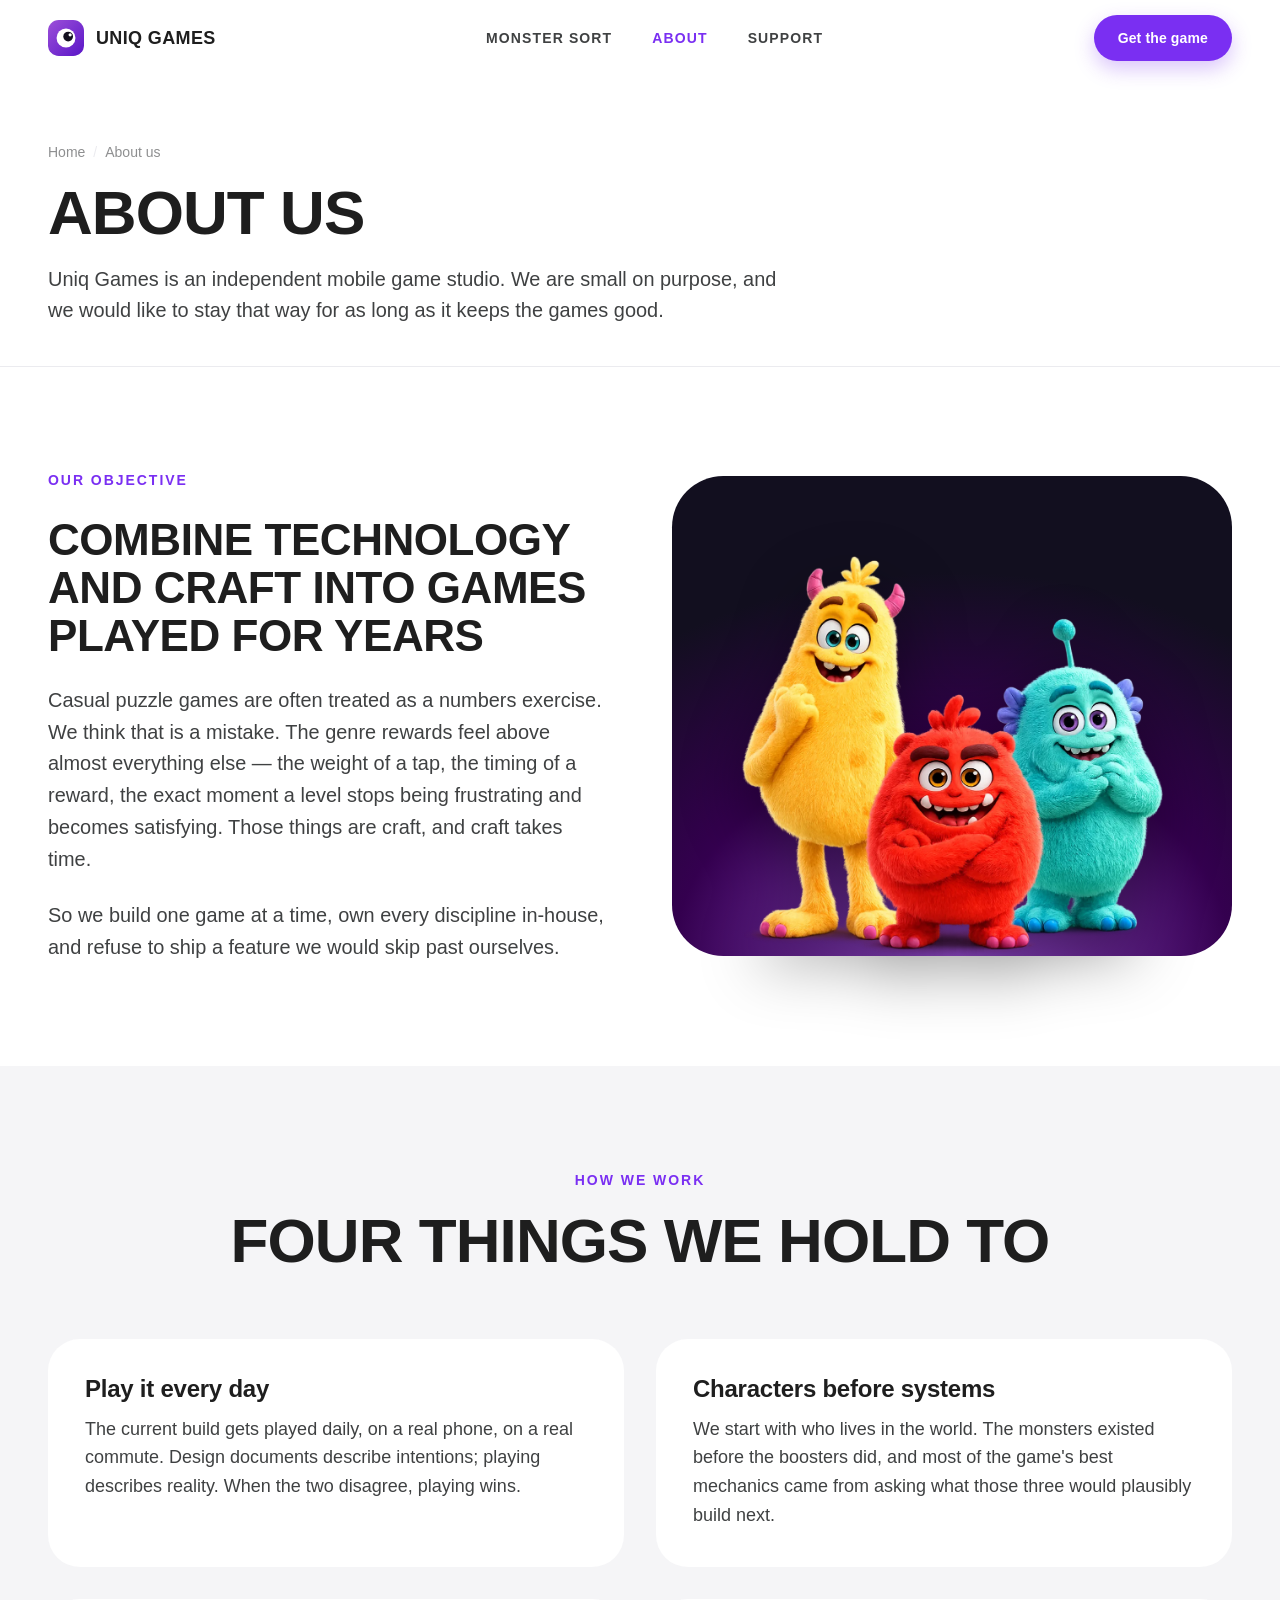
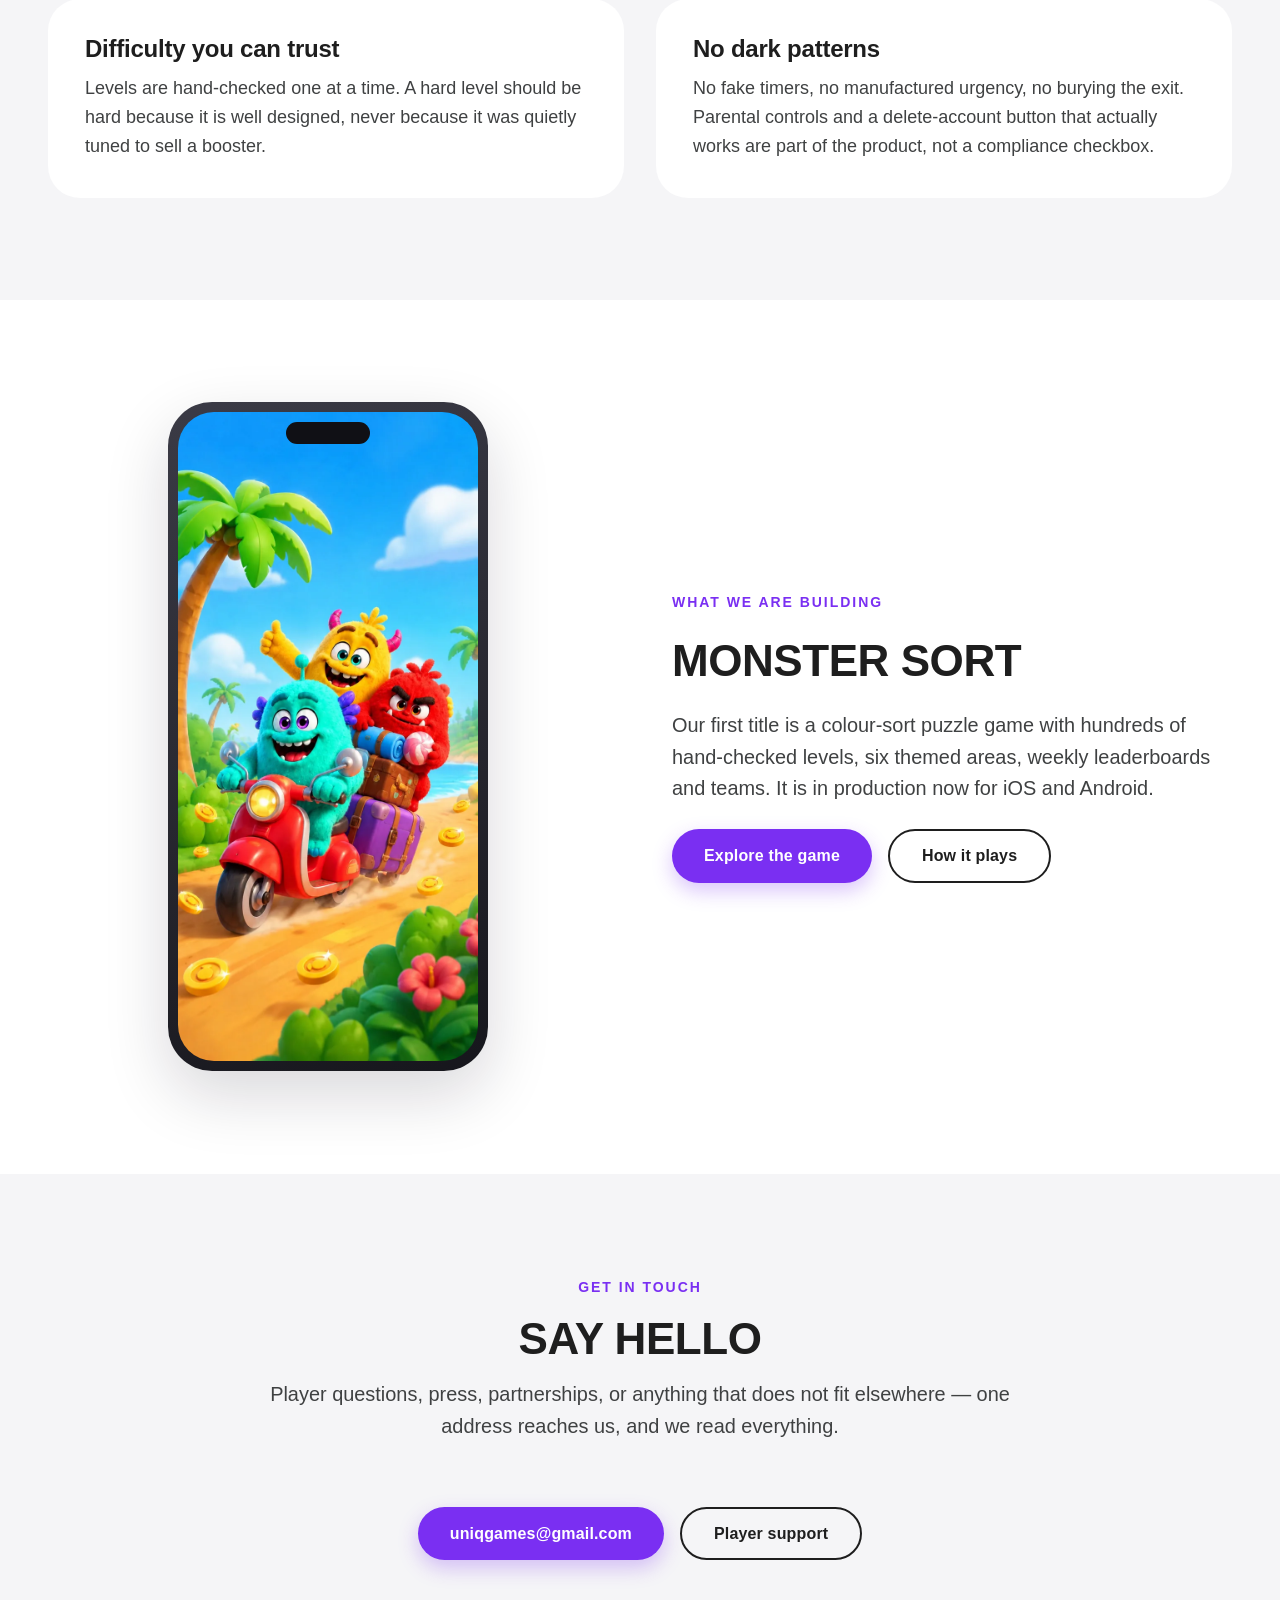
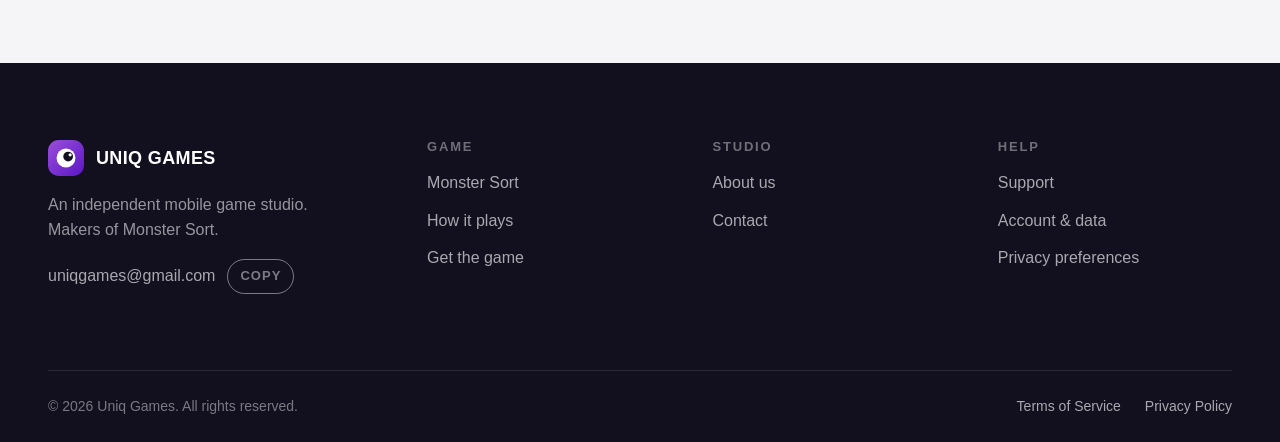
==== commit 89add68e: "Correct the game visuals and fix two layout faults The candy on the site was hue-rotated from an old" ====
--- a/about/index.html
+++ b/about/index.html
@@ -163,7 +163,7 @@
           </div>
         </div>
         <div class="phone" data-reveal>
-          <img src="/assets/img/screen-splash.webp" width="720" height="1558" alt="The Monster Sort home screen" loading="lazy" decoding="async">
+          <img src="/assets/img/screen-key-art.webp" width="720" height="1558" alt="The three Monster Sort monsters riding a scooter loaded with luggage and candy down a beach road" loading="lazy" decoding="async">
         </div>
       </div>
     </div>
--- a/assets/css/main.css
+++ b/assets/css/main.css
@@ -749,7 +749,14 @@
   background: var(--gray-100);
 }
 
-/* For cut-out art that should float rather than sit in a filled panel. */
+.split__media img {
+  width: 100%;
+}
+
+/* For cut-out art that should float rather than sit in a filled panel. Capping
+   the height has to come with width: auto, or the image is squashed to fit —
+   and this block must stay after the one above, which sets the same property at
+   the same specificity. */
 .split__media--bare {
   background: transparent;
   border-radius: 0;
@@ -758,11 +765,8 @@
 .split__media--bare img {
   margin-inline: auto;
   width: auto;
+  max-width: 100%;
   max-height: clamp(320px, 40vw, 520px);
-}
-
-.split__media img {
-  width: 100%;
 }
 
 .split + .split {
@@ -1107,18 +1111,32 @@
   color: var(--gray-300);
 }
 
-.prose > * + * {
+/* Vertical rhythm. These pages wrap their body in .container, so the flow rule
+   has to reach through that wrapper as well as apply directly. */
+:is(.prose, .prose > .container) > * + * {
   margin-top: var(--s-24);
 }
 
+:is(.prose, .prose > .container) > * + h2 {
+  margin-top: var(--s-64);
+}
+
+:is(.prose, .prose > .container) > * + h3 {
+  margin-top: var(--s-40);
+}
+
+/* A heading leads the block beneath it, so it sits closer to that than to the
+   section it follows. */
+:is(.prose, .prose > .container) > :is(h2, h3) + * {
+  margin-top: var(--s-16);
+}
+
 .prose h2 {
-  margin-top: var(--s-64);
   font-size: var(--title-sm);
   scroll-margin-top: calc(var(--header-h) + var(--s-24));
 }
 
 .prose h3 {
-  margin-top: var(--s-40);
   font-size: var(--title-xs);
 }
 
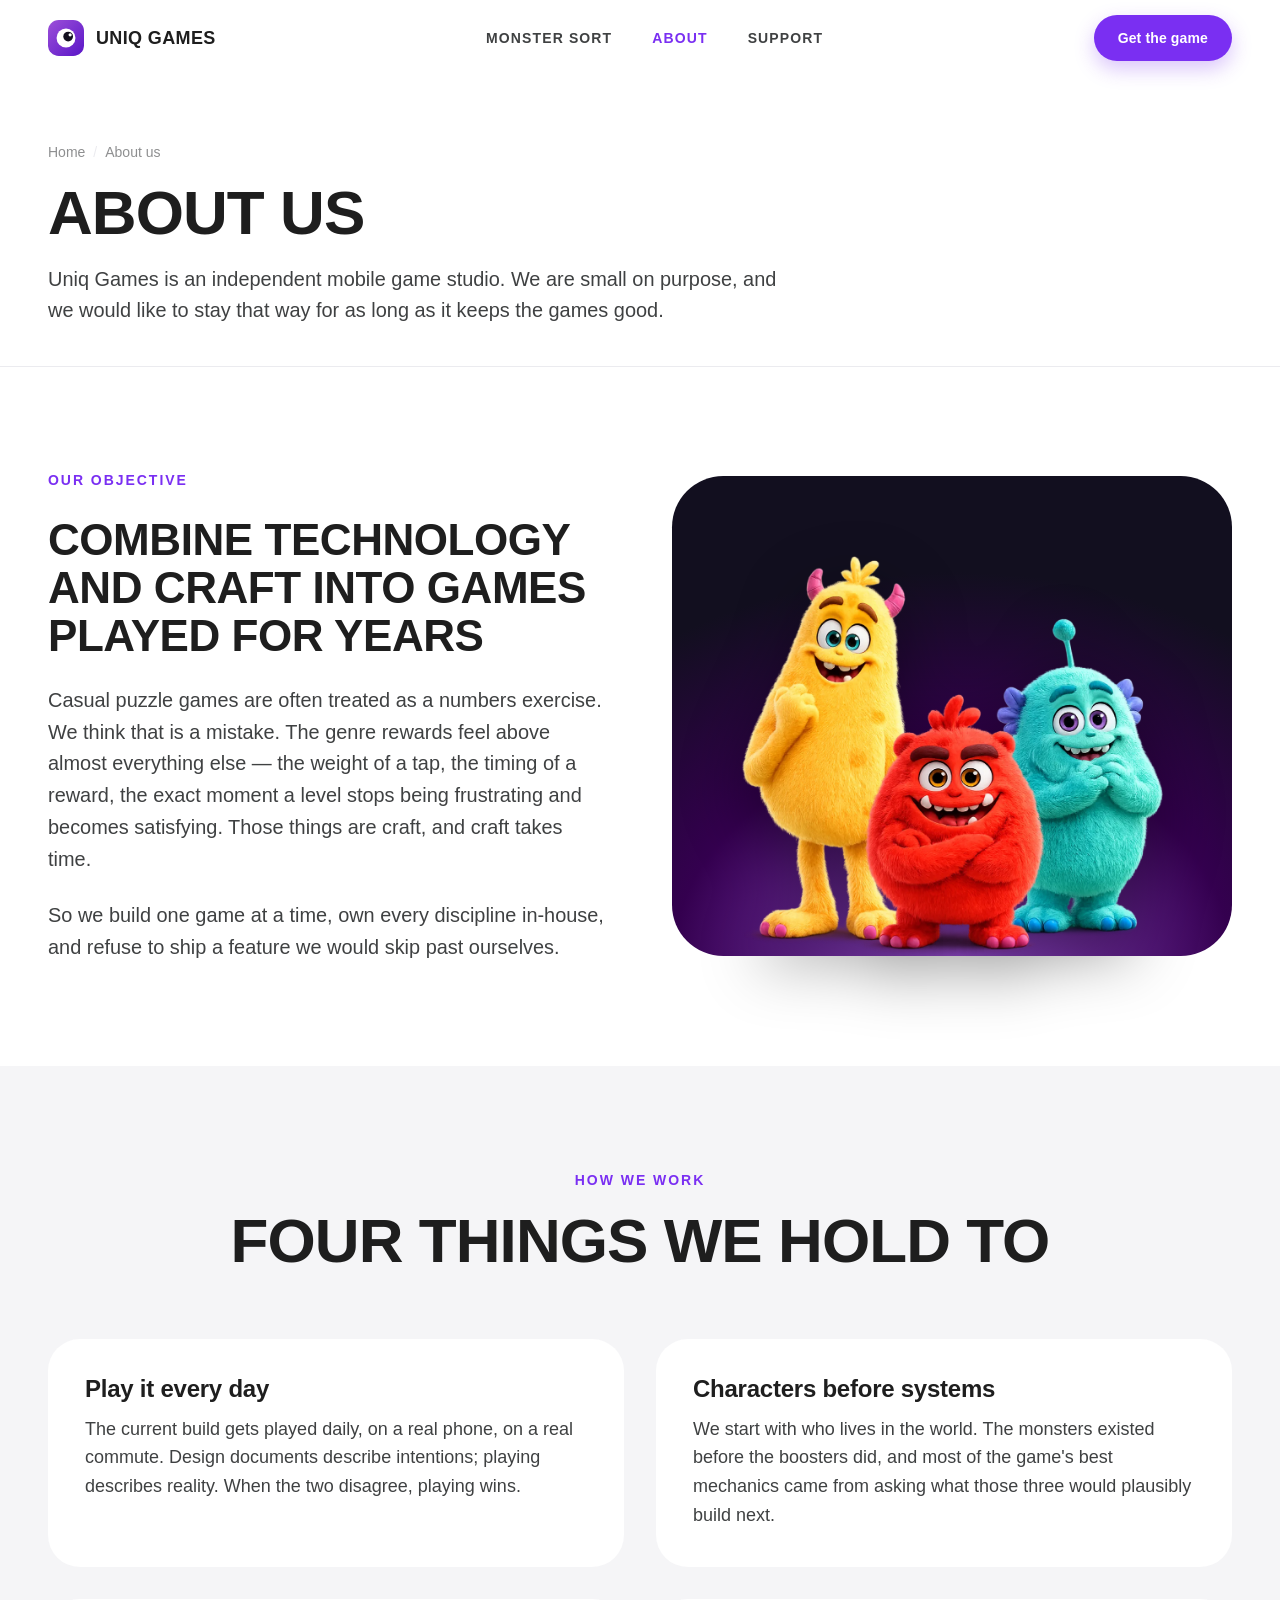
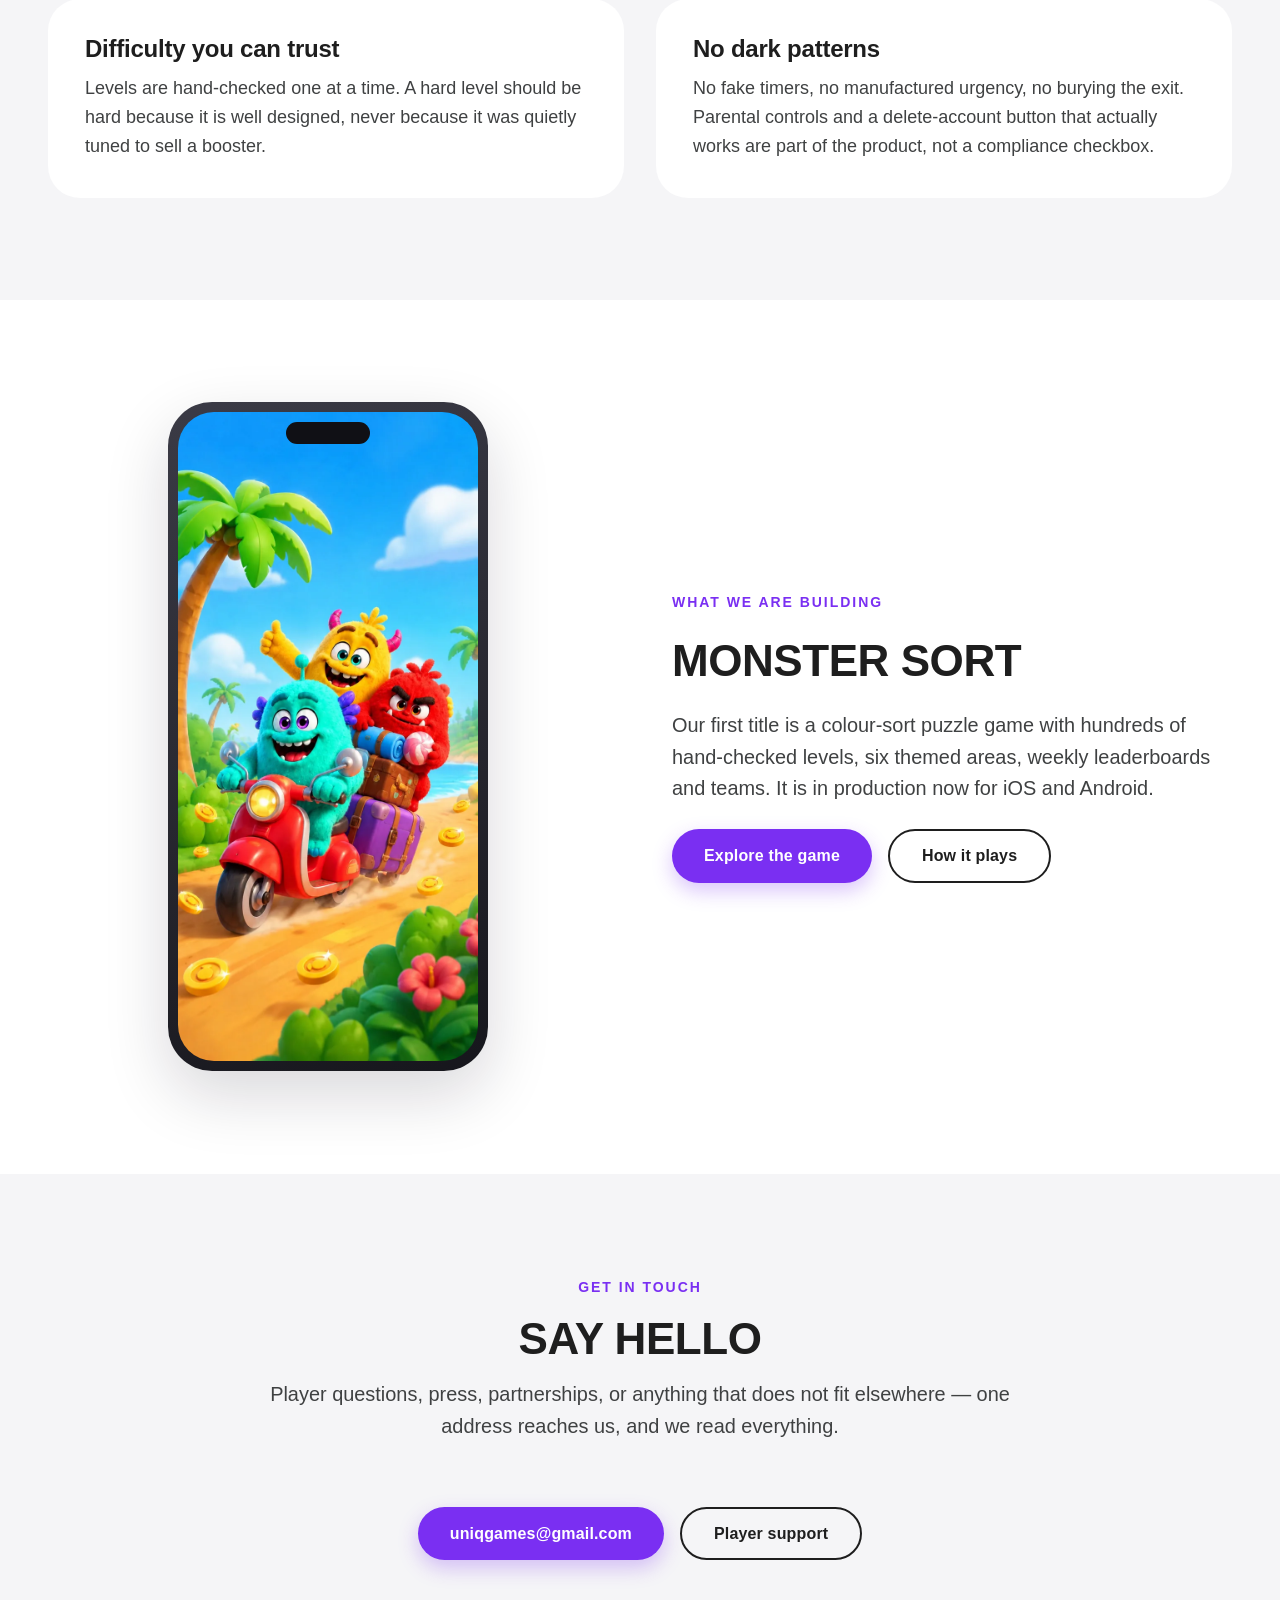
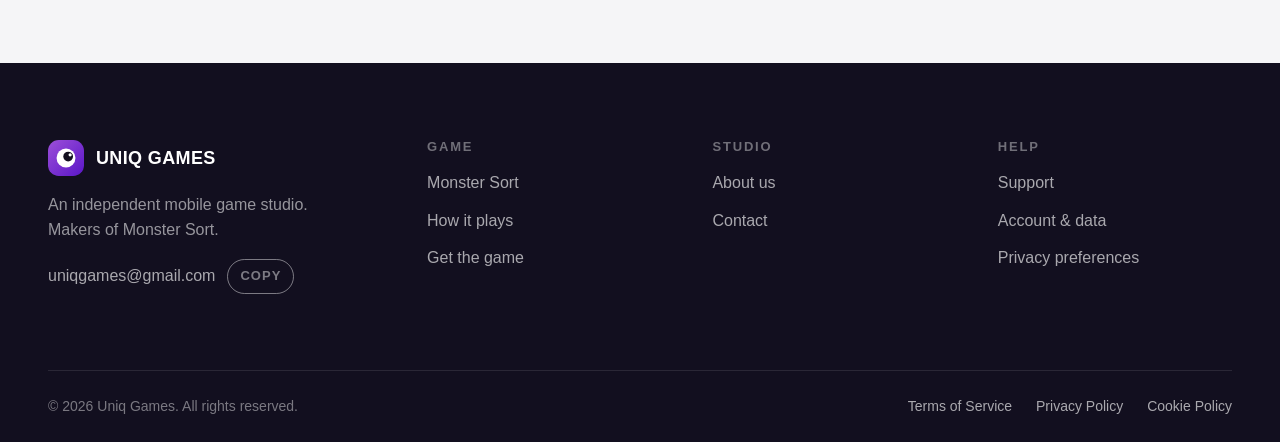
==== commit b80d6614: "Add Uniq Games Studio legal pages needed before store launch Privacy, terms and a cookie/SDK policy " ====
--- a/about/index.html
+++ b/about/index.html
@@ -86,6 +86,7 @@
         <a href="/support/">Support</a>
         <a href="/privacy/">Privacy Policy</a>
         <a href="/terms/">Terms of Service</a>
+        <a href="/cookies/">Cookie Policy</a>
         <a href="/privacy-preferences/">Privacy preferences</a>
       </div>
       <a class="btn btn--primary" href="/monster-sort/#get-the-game">Get the game</a>
@@ -243,6 +244,7 @@
       <ul class="footer__legal">
         <li><a href="/terms/">Terms of Service</a></li>
         <li><a href="/privacy/">Privacy Policy</a></li>
+        <li><a href="/cookies/">Cookie Policy</a></li>
       </ul>
     </div>
   </div>
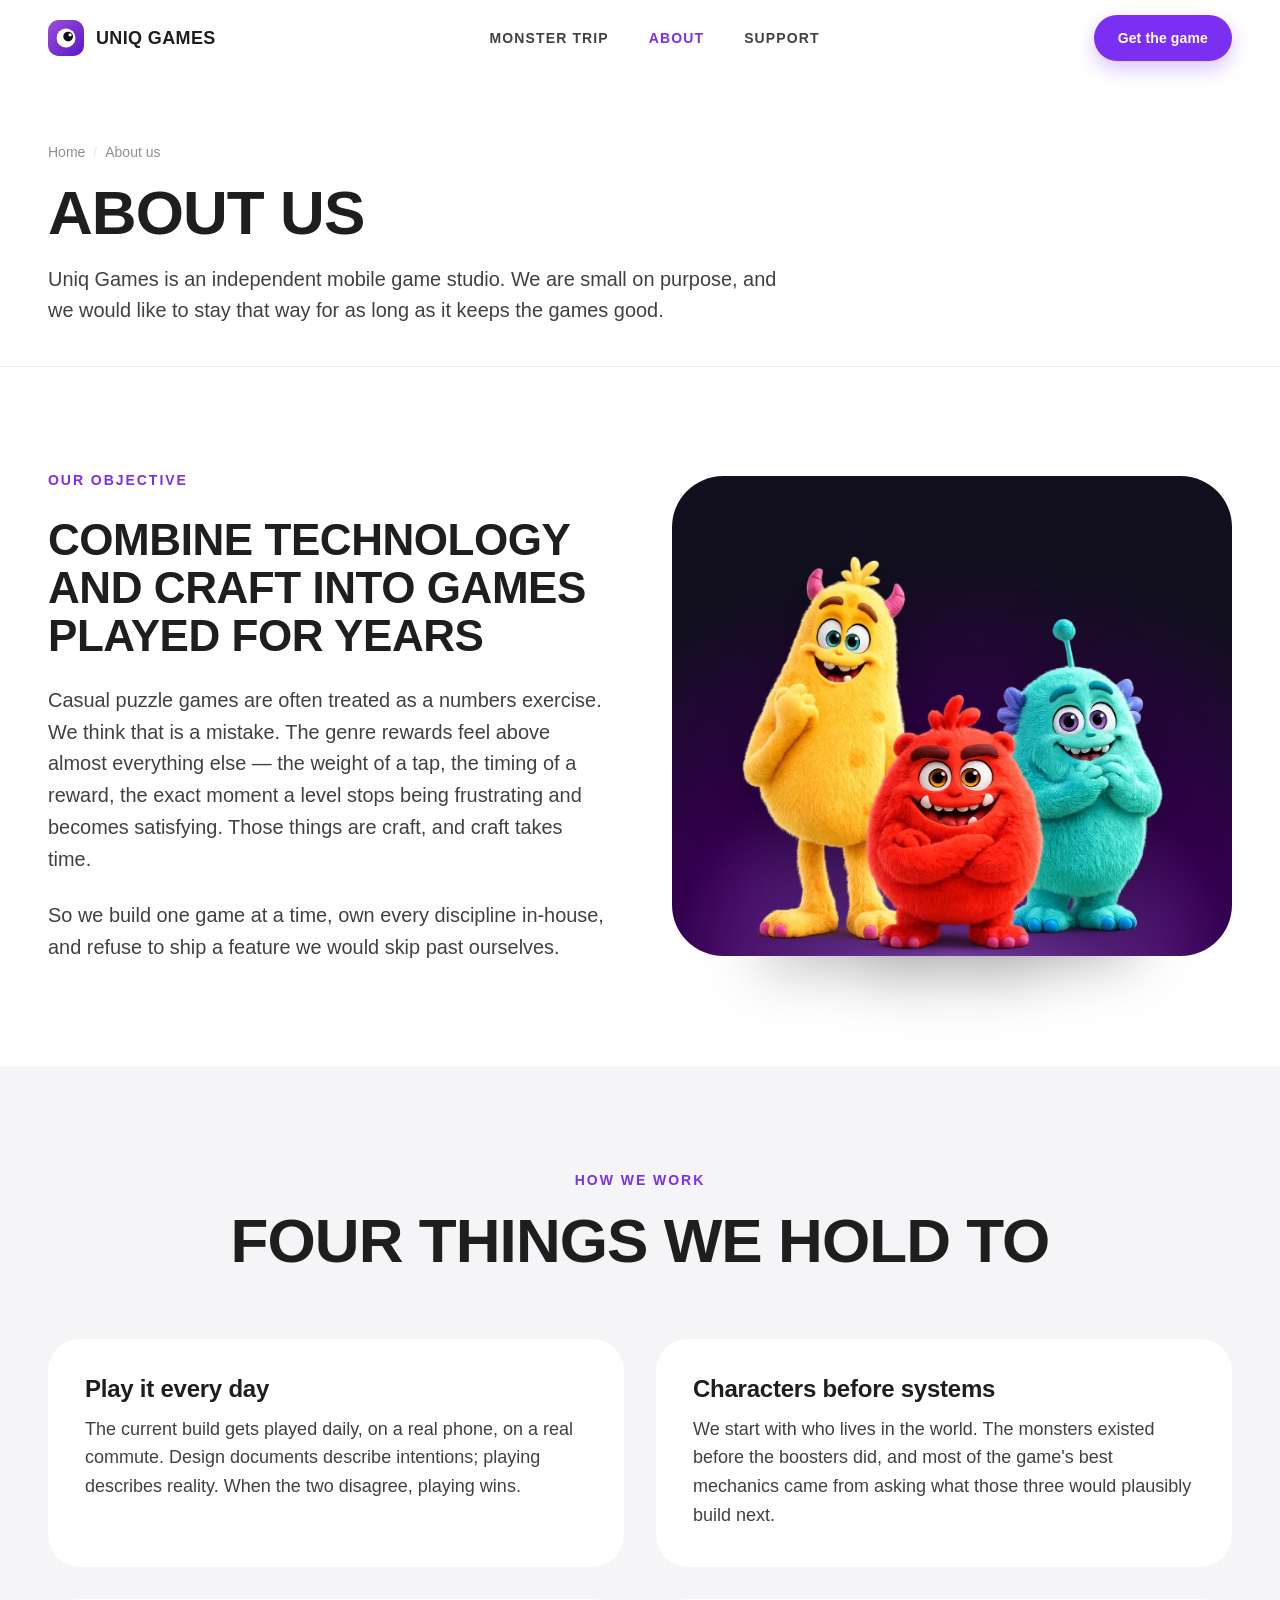
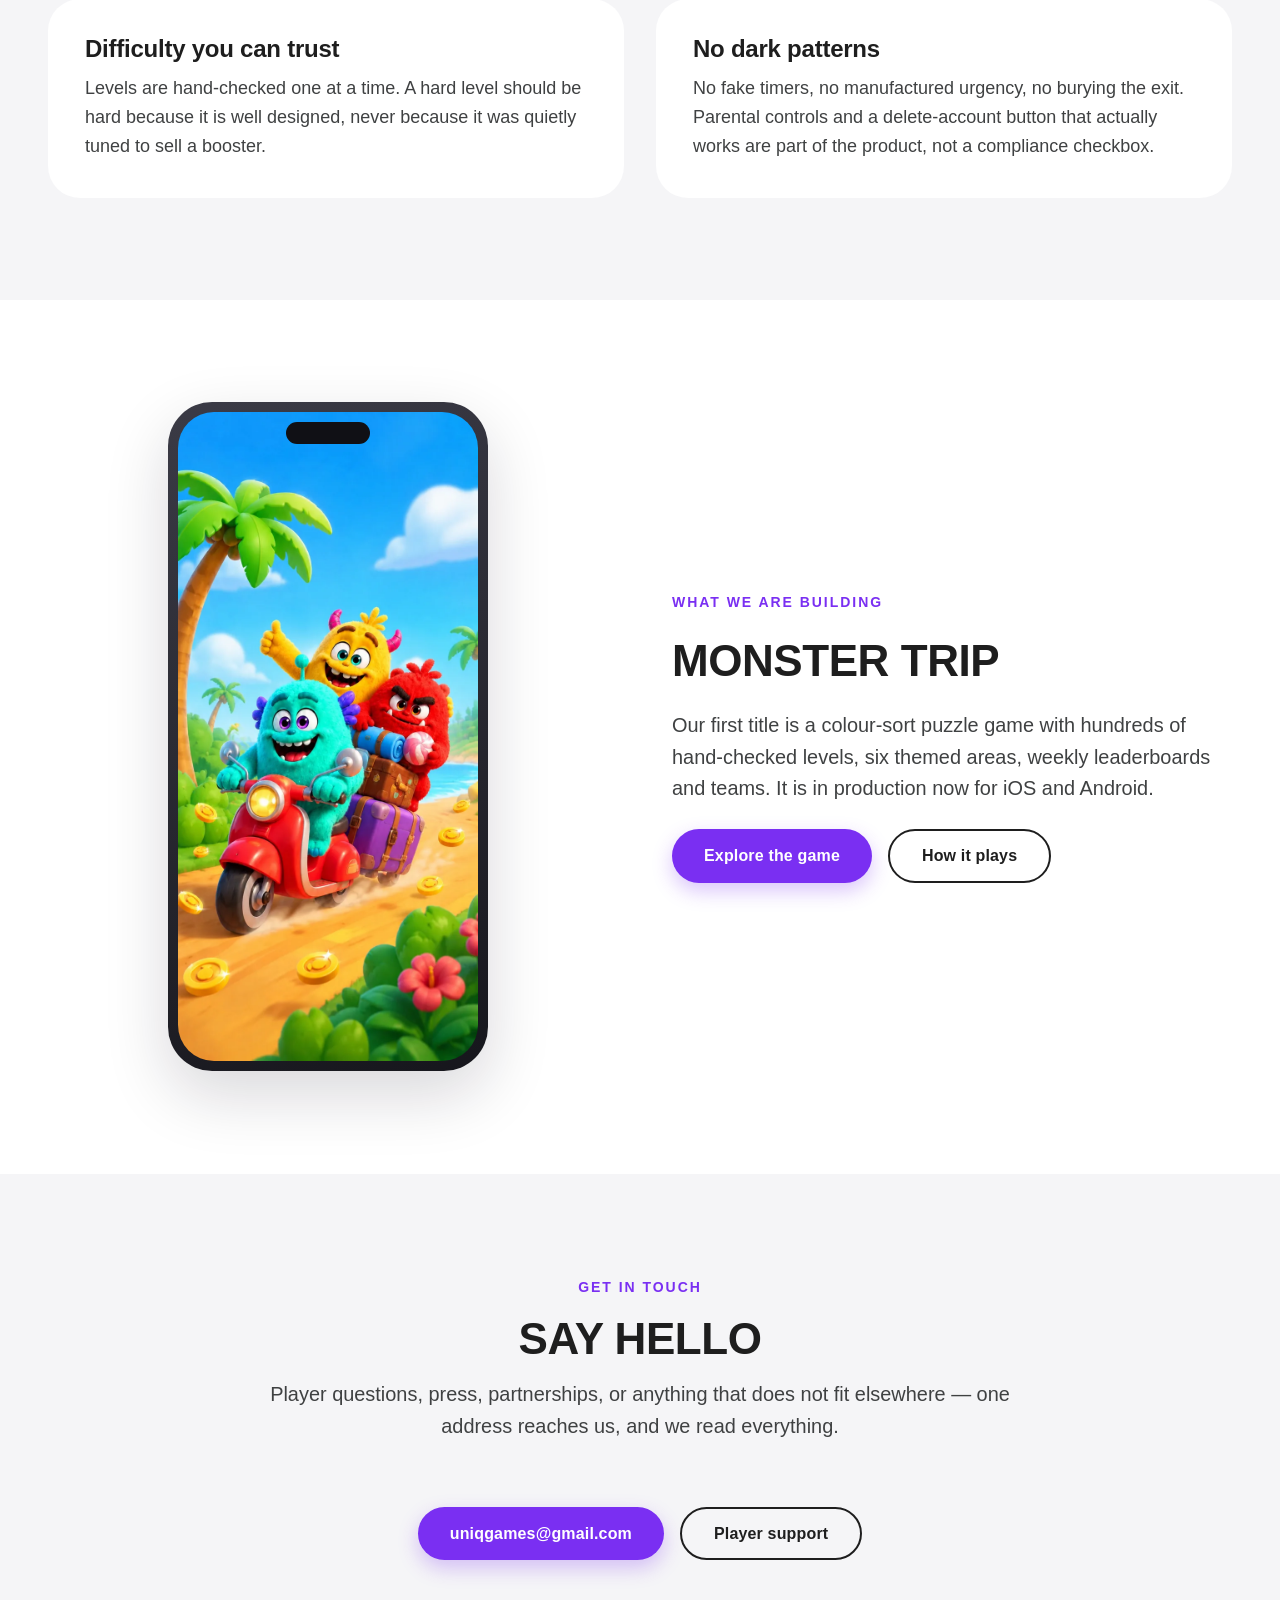
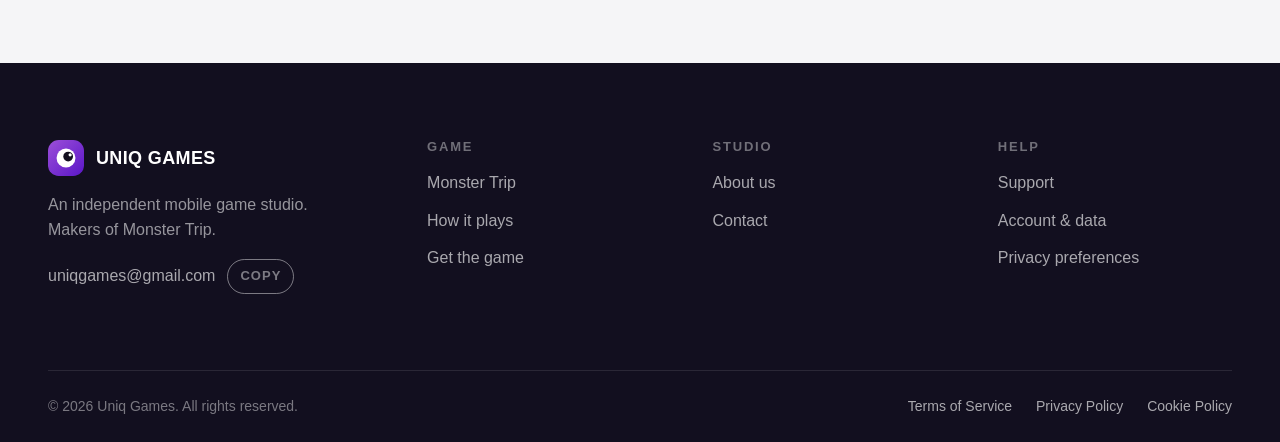
==== commit a309b75b: "Rebrand the public site from Monster Sort to Monster Trip. Keep the old /monster-sort/ URL as a redi" ====
--- a/about/index.html
+++ b/about/index.html
@@ -47,7 +47,7 @@
     <nav class="nav" aria-label="Primary">
       <ul class="nav__list">
         <li class="nav__item">
-          <a class="nav__link" href="/monster-sort/">Monster Sort</a>
+          <a class="nav__link" href="/monster-trip/">Monster Trip</a>
         </li>
         <li class="nav__item">
           <a class="nav__link" href="/about/" aria-current="page">About</a>
@@ -59,7 +59,7 @@
     </nav>
 
     <div class="header__actions">
-      <a class="btn btn--primary" href="/monster-sort/#get-the-game">Get the game</a>
+      <a class="btn btn--primary" href="/monster-trip/#get-the-game">Get the game</a>
     </div>
 
     <button class="nav-toggle" type="button" aria-expanded="false" aria-controls="mobile-nav" aria-label="Open menu">
@@ -74,8 +74,8 @@
     <nav aria-label="Mobile">
       <div class="mobile-nav__group">
         <span class="mobile-nav__title">Game</span>
-        <a href="/monster-sort/">Monster Sort</a>
-        <a href="/monster-sort/#how-it-works">How it plays</a>
+        <a href="/monster-trip/">Monster Trip</a>
+        <a href="/monster-trip/#how-it-works">How it plays</a>
       </div>
       <div class="mobile-nav__group">
         <span class="mobile-nav__title">Studio</span>
@@ -89,7 +89,7 @@
         <a href="/cookies/">Cookie Policy</a>
         <a href="/privacy-preferences/">Privacy preferences</a>
       </div>
-      <a class="btn btn--primary" href="/monster-sort/#get-the-game">Get the game</a>
+      <a class="btn btn--primary" href="/monster-trip/#get-the-game">Get the game</a>
     </nav>
   </div>
 <!-- /shell:header -->
@@ -117,7 +117,7 @@
           <p class="lede">So we build one game at a time, own every discipline in-house, and refuse to ship a feature we would skip past ourselves.</p>
         </div>
         <div class="art-panel" data-reveal>
-          <img src="/assets/img/monsters-trio.webp" width="1000" height="949" alt="The three Monster Sort characters" loading="lazy" decoding="async">
+          <img src="/assets/img/monsters-trio.webp" width="1000" height="949" alt="The three Monster Trip characters" loading="lazy" decoding="async">
         </div>
       </div>
     </div>
@@ -156,15 +156,15 @@
       <div class="split split--reverse">
         <div class="split__copy" data-reveal>
           <span class="eyebrow">What we are building</span>
-          <h2 class="title-lg">Monster Sort</h2>
+          <h2 class="title-lg">Monster Trip</h2>
           <p class="lede">Our first title is a colour-sort puzzle game with hundreds of hand-checked levels, six themed areas, weekly leaderboards and teams. It is in production now for iOS and Android.</p>
           <div class="btn-row">
-            <a class="btn btn--primary" href="/monster-sort/">Explore the game</a>
-            <a class="btn btn--ghost" href="/monster-sort/#how-it-works">How it plays</a>
+            <a class="btn btn--primary" href="/monster-trip/">Explore the game</a>
+            <a class="btn btn--ghost" href="/monster-trip/#how-it-works">How it plays</a>
           </div>
         </div>
         <div class="phone" data-reveal>
-          <img src="/assets/img/screen-key-art.webp" width="720" height="1558" alt="The three Monster Sort monsters riding a scooter loaded with luggage and candy down a beach road" loading="lazy" decoding="async">
+          <img src="/assets/img/screen-key-art.webp" width="720" height="1558" alt="The three Monster Trip monsters riding a scooter loaded with luggage and candy down a beach road" loading="lazy" decoding="async">
         </div>
       </div>
     </div>
@@ -205,7 +205,7 @@
           </svg>
           <span class="brand__name">Uniq Games</span>
         </a>
-        <p class="footer__blurb">An independent mobile game studio. Makers of Monster Sort.</p>
+        <p class="footer__blurb">An independent mobile game studio. Makers of Monster Trip.</p>
         <div class="copy-field">
           <a href="mailto:uniqgames@gmail.com">uniqgames@gmail.com</a>
           <button class="copy-btn" type="button" data-copy="uniqgames@gmail.com">Copy</button>
@@ -215,9 +215,9 @@
       <div class="footer__col">
         <h2>Game</h2>
         <ul>
-          <li><a href="/monster-sort/">Monster Sort</a></li>
-          <li><a href="/monster-sort/#how-it-works">How it plays</a></li>
-          <li><a href="/monster-sort/#get-the-game">Get the game</a></li>
+          <li><a href="/monster-trip/">Monster Trip</a></li>
+          <li><a href="/monster-trip/#how-it-works">How it plays</a></li>
+          <li><a href="/monster-trip/#get-the-game">Get the game</a></li>
         </ul>
       </div>
 
